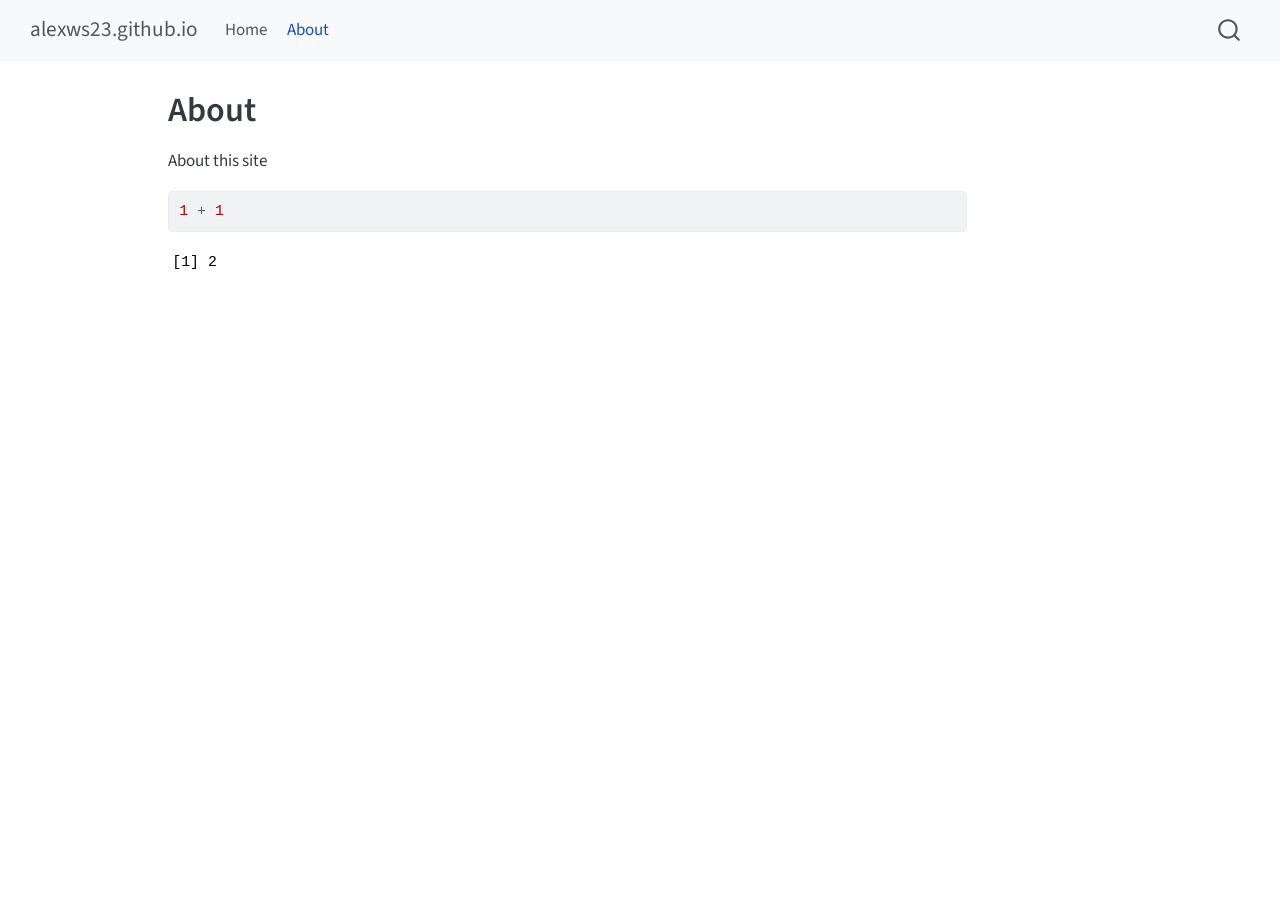
==== docs/about.html @ b059be66 "Website Shell Commit" ====
<!DOCTYPE html>
<html xmlns="http://www.w3.org/1999/xhtml" lang="en" xml:lang="en"><head>

<meta charset="utf-8">
<meta name="generator" content="quarto-1.5.57">

<meta name="viewport" content="width=device-width, initial-scale=1.0, user-scalable=yes">


<title>About – alexws23.github.io</title>
<style>
code{white-space: pre-wrap;}
span.smallcaps{font-variant: small-caps;}
div.columns{display: flex; gap: min(4vw, 1.5em);}
div.column{flex: auto; overflow-x: auto;}
div.hanging-indent{margin-left: 1.5em; text-indent: -1.5em;}
ul.task-list{list-style: none;}
ul.task-list li input[type="checkbox"] {
  width: 0.8em;
  margin: 0 0.8em 0.2em -1em; /* quarto-specific, see https://github.com/quarto-dev/quarto-cli/issues/4556 */ 
  vertical-align: middle;
}
/* CSS for syntax highlighting */
pre > code.sourceCode { white-space: pre; position: relative; }
pre > code.sourceCode > span { line-height: 1.25; }
pre > code.sourceCode > span:empty { height: 1.2em; }
.sourceCode { overflow: visible; }
code.sourceCode > span { color: inherit; text-decoration: inherit; }
div.sourceCode { margin: 1em 0; }
pre.sourceCode { margin: 0; }
@media screen {
div.sourceCode { overflow: auto; }
}
@media print {
pre > code.sourceCode { white-space: pre-wrap; }
pre > code.sourceCode > span { display: inline-block; text-indent: -5em; padding-left: 5em; }
}
pre.numberSource code
  { counter-reset: source-line 0; }
pre.numberSource code > span
  { position: relative; left: -4em; counter-increment: source-line; }
pre.numberSource code > span > a:first-child::before
  { content: counter(source-line);
    position: relative; left: -1em; text-align: right; vertical-align: baseline;
    border: none; display: inline-block;
    -webkit-touch-callout: none; -webkit-user-select: none;
    -khtml-user-select: none; -moz-user-select: none;
    -ms-user-select: none; user-select: none;
    padding: 0 4px; width: 4em;
  }
pre.numberSource { margin-left: 3em;  padding-left: 4px; }
div.sourceCode
  {   }
@media screen {
pre > code.sourceCode > span > a:first-child::before { text-decoration: underline; }
}
</style>


<script src="site_libs/quarto-nav/quarto-nav.js"></script>
<script src="site_libs/quarto-nav/headroom.min.js"></script>
<script src="site_libs/clipboard/clipboard.min.js"></script>
<script src="site_libs/quarto-search/autocomplete.umd.js"></script>
<script src="site_libs/quarto-search/fuse.min.js"></script>
<script src="site_libs/quarto-search/quarto-search.js"></script>
<meta name="quarto:offset" content="./">
<script src="site_libs/quarto-html/quarto.js"></script>
<script src="site_libs/quarto-html/popper.min.js"></script>
<script src="site_libs/quarto-html/tippy.umd.min.js"></script>
<script src="site_libs/quarto-html/anchor.min.js"></script>
<link href="site_libs/quarto-html/tippy.css" rel="stylesheet">
<link href="site_libs/quarto-html/quarto-syntax-highlighting.css" rel="stylesheet" id="quarto-text-highlighting-styles">
<script src="site_libs/bootstrap/bootstrap.min.js"></script>
<link href="site_libs/bootstrap/bootstrap-icons.css" rel="stylesheet">
<link href="site_libs/bootstrap/bootstrap.min.css" rel="stylesheet" id="quarto-bootstrap" data-mode="light">
<script id="quarto-search-options" type="application/json">{
  "location": "navbar",
  "copy-button": false,
  "collapse-after": 3,
  "panel-placement": "end",
  "type": "overlay",
  "limit": 50,
  "keyboard-shortcut": [
    "f",
    "/",
    "s"
  ],
  "show-item-context": false,
  "language": {
    "search-no-results-text": "No results",
    "search-matching-documents-text": "matching documents",
    "search-copy-link-title": "Copy link to search",
    "search-hide-matches-text": "Hide additional matches",
    "search-more-match-text": "more match in this document",
    "search-more-matches-text": "more matches in this document",
    "search-clear-button-title": "Clear",
    "search-text-placeholder": "",
    "search-detached-cancel-button-title": "Cancel",
    "search-submit-button-title": "Submit",
    "search-label": "Search"
  }
}</script>


<link rel="stylesheet" href="styles.css">
</head>

<body class="nav-fixed">

<div id="quarto-search-results"></div>
  <header id="quarto-header" class="headroom fixed-top">
    <nav class="navbar navbar-expand-lg " data-bs-theme="dark">
      <div class="navbar-container container-fluid">
      <div class="navbar-brand-container mx-auto">
    <a class="navbar-brand" href="./index.html">
    <span class="navbar-title">alexws23.github.io</span>
    </a>
  </div>
            <div id="quarto-search" class="" title="Search"></div>
          <button class="navbar-toggler" type="button" data-bs-toggle="collapse" data-bs-target="#navbarCollapse" aria-controls="navbarCollapse" role="menu" aria-expanded="false" aria-label="Toggle navigation" onclick="if (window.quartoToggleHeadroom) { window.quartoToggleHeadroom(); }">
  <span class="navbar-toggler-icon"></span>
</button>
          <div class="collapse navbar-collapse" id="navbarCollapse">
            <ul class="navbar-nav navbar-nav-scroll me-auto">
  <li class="nav-item">
    <a class="nav-link" href="./index.html"> 
<span class="menu-text">Home</span></a>
  </li>  
  <li class="nav-item">
    <a class="nav-link active" href="./about.html" aria-current="page"> 
<span class="menu-text">About</span></a>
  </li>  
</ul>
          </div> <!-- /navcollapse -->
            <div class="quarto-navbar-tools">
</div>
      </div> <!-- /container-fluid -->
    </nav>
</header>
<!-- content -->
<div id="quarto-content" class="quarto-container page-columns page-rows-contents page-layout-article page-navbar">
<!-- sidebar -->
<!-- margin-sidebar -->
    <div id="quarto-margin-sidebar" class="sidebar margin-sidebar zindex-bottom">
        
    </div>
<!-- main -->
<main class="content" id="quarto-document-content">

<header id="title-block-header" class="quarto-title-block default">
<div class="quarto-title">
<h1 class="title">About</h1>
</div>



<div class="quarto-title-meta">

    
  
    
  </div>
  


</header>


<p>About this site</p>
<div class="cell">
<div class="sourceCode cell-code" id="cb1"><pre class="sourceCode r code-with-copy"><code class="sourceCode r"><span id="cb1-1"><a href="#cb1-1" aria-hidden="true" tabindex="-1"></a><span class="dv">1</span> <span class="sc">+</span> <span class="dv">1</span></span></code><button title="Copy to Clipboard" class="code-copy-button"><i class="bi"></i></button></pre></div>
<div class="cell-output cell-output-stdout">
<pre><code>[1] 2</code></pre>
</div>
</div>



</main> <!-- /main -->
<script id="quarto-html-after-body" type="application/javascript">
window.document.addEventListener("DOMContentLoaded", function (event) {
  const toggleBodyColorMode = (bsSheetEl) => {
    const mode = bsSheetEl.getAttribute("data-mode");
    const bodyEl = window.document.querySelector("body");
    if (mode === "dark") {
      bodyEl.classList.add("quarto-dark");
      bodyEl.classList.remove("quarto-light");
    } else {
      bodyEl.classList.add("quarto-light");
      bodyEl.classList.remove("quarto-dark");
    }
  }
  const toggleBodyColorPrimary = () => {
    const bsSheetEl = window.document.querySelector("link#quarto-bootstrap");
    if (bsSheetEl) {
      toggleBodyColorMode(bsSheetEl);
    }
  }
  toggleBodyColorPrimary();  
  const icon = "";
  const anchorJS = new window.AnchorJS();
  anchorJS.options = {
    placement: 'right',
    icon: icon
  };
  anchorJS.add('.anchored');
  const isCodeAnnotation = (el) => {
    for (const clz of el.classList) {
      if (clz.startsWith('code-annotation-')) {                     
        return true;
      }
    }
    return false;
  }
  const onCopySuccess = function(e) {
    // button target
    const button = e.trigger;
    // don't keep focus
    button.blur();
    // flash "checked"
    button.classList.add('code-copy-button-checked');
    var currentTitle = button.getAttribute("title");
    button.setAttribute("title", "Copied!");
    let tooltip;
    if (window.bootstrap) {
      button.setAttribute("data-bs-toggle", "tooltip");
      button.setAttribute("data-bs-placement", "left");
      button.setAttribute("data-bs-title", "Copied!");
      tooltip = new bootstrap.Tooltip(button, 
        { trigger: "manual", 
          customClass: "code-copy-button-tooltip",
          offset: [0, -8]});
      tooltip.show();    
    }
    setTimeout(function() {
      if (tooltip) {
        tooltip.hide();
        button.removeAttribute("data-bs-title");
        button.removeAttribute("data-bs-toggle");
        button.removeAttribute("data-bs-placement");
      }
      button.setAttribute("title", currentTitle);
      button.classList.remove('code-copy-button-checked');
    }, 1000);
    // clear code selection
    e.clearSelection();
  }
  const getTextToCopy = function(trigger) {
      const codeEl = trigger.previousElementSibling.cloneNode(true);
      for (const childEl of codeEl.children) {
        if (isCodeAnnotation(childEl)) {
          childEl.remove();
        }
      }
      return codeEl.innerText;
  }
  const clipboard = new window.ClipboardJS('.code-copy-button:not([data-in-quarto-modal])', {
    text: getTextToCopy
  });
  clipboard.on('success', onCopySuccess);
  if (window.document.getElementById('quarto-embedded-source-code-modal')) {
    // For code content inside modals, clipBoardJS needs to be initialized with a container option
    // TODO: Check when it could be a function (https://github.com/zenorocha/clipboard.js/issues/860)
    const clipboardModal = new window.ClipboardJS('.code-copy-button[data-in-quarto-modal]', {
      text: getTextToCopy,
      container: window.document.getElementById('quarto-embedded-source-code-modal')
    });
    clipboardModal.on('success', onCopySuccess);
  }
    var localhostRegex = new RegExp(/^(?:http|https):\/\/localhost\:?[0-9]*\//);
    var mailtoRegex = new RegExp(/^mailto:/);
      var filterRegex = new RegExp('/' + window.location.host + '/');
    var isInternal = (href) => {
        return filterRegex.test(href) || localhostRegex.test(href) || mailtoRegex.test(href);
    }
    // Inspect non-navigation links and adorn them if external
 	var links = window.document.querySelectorAll('a[href]:not(.nav-link):not(.navbar-brand):not(.toc-action):not(.sidebar-link):not(.sidebar-item-toggle):not(.pagination-link):not(.no-external):not([aria-hidden]):not(.dropdown-item):not(.quarto-navigation-tool):not(.about-link)');
    for (var i=0; i<links.length; i++) {
      const link = links[i];
      if (!isInternal(link.href)) {
        // undo the damage that might have been done by quarto-nav.js in the case of
        // links that we want to consider external
        if (link.dataset.originalHref !== undefined) {
          link.href = link.dataset.originalHref;
        }
      }
    }
  function tippyHover(el, contentFn, onTriggerFn, onUntriggerFn) {
    const config = {
      allowHTML: true,
      maxWidth: 500,
      delay: 100,
      arrow: false,
      appendTo: function(el) {
          return el.parentElement;
      },
      interactive: true,
      interactiveBorder: 10,
      theme: 'quarto',
      placement: 'bottom-start',
    };
    if (contentFn) {
      config.content = contentFn;
    }
    if (onTriggerFn) {
      config.onTrigger = onTriggerFn;
    }
    if (onUntriggerFn) {
      config.onUntrigger = onUntriggerFn;
    }
    window.tippy(el, config); 
  }
  const noterefs = window.document.querySelectorAll('a[role="doc-noteref"]');
  for (var i=0; i<noterefs.length; i++) {
    const ref = noterefs[i];
    tippyHover(ref, function() {
      // use id or data attribute instead here
      let href = ref.getAttribute('data-footnote-href') || ref.getAttribute('href');
      try { href = new URL(href).hash; } catch {}
      const id = href.replace(/^#\/?/, "");
      const note = window.document.getElementById(id);
      if (note) {
        return note.innerHTML;
      } else {
        return "";
      }
    });
  }
  const xrefs = window.document.querySelectorAll('a.quarto-xref');
  const processXRef = (id, note) => {
    // Strip column container classes
    const stripColumnClz = (el) => {
      el.classList.remove("page-full", "page-columns");
      if (el.children) {
        for (const child of el.children) {
          stripColumnClz(child);
        }
      }
    }
    stripColumnClz(note)
    if (id === null || id.startsWith('sec-')) {
      // Special case sections, only their first couple elements
      const container = document.createElement("div");
      if (note.children && note.children.length > 2) {
        container.appendChild(note.children[0].cloneNode(true));
        for (let i = 1; i < note.children.length; i++) {
          const child = note.children[i];
          if (child.tagName === "P" && child.innerText === "") {
            continue;
          } else {
            container.appendChild(child.cloneNode(true));
            break;
          }
        }
        if (window.Quarto?.typesetMath) {
          window.Quarto.typesetMath(container);
        }
        return container.innerHTML
      } else {
        if (window.Quarto?.typesetMath) {
          window.Quarto.typesetMath(note);
        }
        return note.innerHTML;
      }
    } else {
      // Remove any anchor links if they are present
      const anchorLink = note.querySelector('a.anchorjs-link');
      if (anchorLink) {
        anchorLink.remove();
      }
      if (window.Quarto?.typesetMath) {
        window.Quarto.typesetMath(note);
      }
      // TODO in 1.5, we should make sure this works without a callout special case
      if (note.classList.contains("callout")) {
        return note.outerHTML;
      } else {
        return note.innerHTML;
      }
    }
  }
  for (var i=0; i<xrefs.length; i++) {
    const xref = xrefs[i];
    tippyHover(xref, undefined, function(instance) {
      instance.disable();
      let url = xref.getAttribute('href');
      let hash = undefined; 
      if (url.startsWith('#')) {
        hash = url;
      } else {
        try { hash = new URL(url).hash; } catch {}
      }
      if (hash) {
        const id = hash.replace(/^#\/?/, "");
        const note = window.document.getElementById(id);
        if (note !== null) {
          try {
            const html = processXRef(id, note.cloneNode(true));
            instance.setContent(html);
          } finally {
            instance.enable();
            instance.show();
          }
        } else {
          // See if we can fetch this
          fetch(url.split('#')[0])
          .then(res => res.text())
          .then(html => {
            const parser = new DOMParser();
            const htmlDoc = parser.parseFromString(html, "text/html");
            const note = htmlDoc.getElementById(id);
            if (note !== null) {
              const html = processXRef(id, note);
              instance.setContent(html);
            } 
          }).finally(() => {
            instance.enable();
            instance.show();
          });
        }
      } else {
        // See if we can fetch a full url (with no hash to target)
        // This is a special case and we should probably do some content thinning / targeting
        fetch(url)
        .then(res => res.text())
        .then(html => {
          const parser = new DOMParser();
          const htmlDoc = parser.parseFromString(html, "text/html");
          const note = htmlDoc.querySelector('main.content');
          if (note !== null) {
            // This should only happen for chapter cross references
            // (since there is no id in the URL)
            // remove the first header
            if (note.children.length > 0 && note.children[0].tagName === "HEADER") {
              note.children[0].remove();
            }
            const html = processXRef(null, note);
            instance.setContent(html);
          } 
        }).finally(() => {
          instance.enable();
          instance.show();
        });
      }
    }, function(instance) {
    });
  }
      let selectedAnnoteEl;
      const selectorForAnnotation = ( cell, annotation) => {
        let cellAttr = 'data-code-cell="' + cell + '"';
        let lineAttr = 'data-code-annotation="' +  annotation + '"';
        const selector = 'span[' + cellAttr + '][' + lineAttr + ']';
        return selector;
      }
      const selectCodeLines = (annoteEl) => {
        const doc = window.document;
        const targetCell = annoteEl.getAttribute("data-target-cell");
        const targetAnnotation = annoteEl.getAttribute("data-target-annotation");
        const annoteSpan = window.document.querySelector(selectorForAnnotation(targetCell, targetAnnotation));
        const lines = annoteSpan.getAttribute("data-code-lines").split(",");
        const lineIds = lines.map((line) => {
          return targetCell + "-" + line;
        })
        let top = null;
        let height = null;
        let parent = null;
        if (lineIds.length > 0) {
            //compute the position of the single el (top and bottom and make a div)
            const el = window.document.getElementById(lineIds[0]);
            top = el.offsetTop;
            height = el.offsetHeight;
            parent = el.parentElement.parentElement;
          if (lineIds.length > 1) {
            const lastEl = window.document.getElementById(lineIds[lineIds.length - 1]);
            const bottom = lastEl.offsetTop + lastEl.offsetHeight;
            height = bottom - top;
          }
          if (top !== null && height !== null && parent !== null) {
            // cook up a div (if necessary) and position it 
            let div = window.document.getElementById("code-annotation-line-highlight");
            if (div === null) {
              div = window.document.createElement("div");
              div.setAttribute("id", "code-annotation-line-highlight");
              div.style.position = 'absolute';
              parent.appendChild(div);
            }
            div.style.top = top - 2 + "px";
            div.style.height = height + 4 + "px";
            div.style.left = 0;
            let gutterDiv = window.document.getElementById("code-annotation-line-highlight-gutter");
            if (gutterDiv === null) {
              gutterDiv = window.document.createElement("div");
              gutterDiv.setAttribute("id", "code-annotation-line-highlight-gutter");
              gutterDiv.style.position = 'absolute';
              const codeCell = window.document.getElementById(targetCell);
              const gutter = codeCell.querySelector('.code-annotation-gutter');
              gutter.appendChild(gutterDiv);
            }
            gutterDiv.style.top = top - 2 + "px";
            gutterDiv.style.height = height + 4 + "px";
          }
          selectedAnnoteEl = annoteEl;
        }
      };
      const unselectCodeLines = () => {
        const elementsIds = ["code-annotation-line-highlight", "code-annotation-line-highlight-gutter"];
        elementsIds.forEach((elId) => {
          const div = window.document.getElementById(elId);
          if (div) {
            div.remove();
          }
        });
        selectedAnnoteEl = undefined;
      };
        // Handle positioning of the toggle
    window.addEventListener(
      "resize",
      throttle(() => {
        elRect = undefined;
        if (selectedAnnoteEl) {
          selectCodeLines(selectedAnnoteEl);
        }
      }, 10)
    );
    function throttle(fn, ms) {
    let throttle = false;
    let timer;
      return (...args) => {
        if(!throttle) { // first call gets through
            fn.apply(this, args);
            throttle = true;
        } else { // all the others get throttled
            if(timer) clearTimeout(timer); // cancel #2
            timer = setTimeout(() => {
              fn.apply(this, args);
              timer = throttle = false;
            }, ms);
        }
      };
    }
      // Attach click handler to the DT
      const annoteDls = window.document.querySelectorAll('dt[data-target-cell]');
      for (const annoteDlNode of annoteDls) {
        annoteDlNode.addEventListener('click', (event) => {
          const clickedEl = event.target;
          if (clickedEl !== selectedAnnoteEl) {
            unselectCodeLines();
            const activeEl = window.document.querySelector('dt[data-target-cell].code-annotation-active');
            if (activeEl) {
              activeEl.classList.remove('code-annotation-active');
            }
            selectCodeLines(clickedEl);
            clickedEl.classList.add('code-annotation-active');
          } else {
            // Unselect the line
            unselectCodeLines();
            clickedEl.classList.remove('code-annotation-active');
          }
        });
      }
  const findCites = (el) => {
    const parentEl = el.parentElement;
    if (parentEl) {
      const cites = parentEl.dataset.cites;
      if (cites) {
        return {
          el,
          cites: cites.split(' ')
        };
      } else {
        return findCites(el.parentElement)
      }
    } else {
      return undefined;
    }
  };
  var bibliorefs = window.document.querySelectorAll('a[role="doc-biblioref"]');
  for (var i=0; i<bibliorefs.length; i++) {
    const ref = bibliorefs[i];
    const citeInfo = findCites(ref);
    if (citeInfo) {
      tippyHover(citeInfo.el, function() {
        var popup = window.document.createElement('div');
        citeInfo.cites.forEach(function(cite) {
          var citeDiv = window.document.createElement('div');
          citeDiv.classList.add('hanging-indent');
          citeDiv.classList.add('csl-entry');
          var biblioDiv = window.document.getElementById('ref-' + cite);
          if (biblioDiv) {
            citeDiv.innerHTML = biblioDiv.innerHTML;
          }
          popup.appendChild(citeDiv);
        });
        return popup.innerHTML;
      });
    }
  }
});
</script>
</div> <!-- /content -->




</body></html>
---- docs/site_libs/quarto-html/tippy.css ----
.tippy-box[data-animation=fade][data-state=hidden]{opacity:0}[data-tippy-root]{max-width:calc(100vw - 10px)}.tippy-box{position:relative;background-color:#333;color:#fff;border-radius:4px;font-size:14px;line-height:1.4;white-space:normal;outline:0;transition-property:transform,visibility,opacity}.tippy-box[data-placement^=top]>.tippy-arrow{bottom:0}.tippy-box[data-placement^=top]>.tippy-arrow:before{bottom:-7px;left:0;border-width:8px 8px 0;border-top-color:initial;transform-origin:center top}.tippy-box[data-placement^=bottom]>.tippy-arrow{top:0}.tippy-box[data-placement^=bottom]>.tippy-arrow:before{top:-7px;left:0;border-width:0 8px 8px;border-bottom-color:initial;transform-origin:center bottom}.tippy-box[data-placement^=left]>.tippy-arrow{right:0}.tippy-box[data-placement^=left]>.tippy-arrow:before{border-width:8px 0 8px 8px;border-left-color:initial;right:-7px;transform-origin:center left}.tippy-box[data-placement^=right]>.tippy-arrow{left:0}.tippy-box[data-placement^=right]>.tippy-arrow:before{left:-7px;border-width:8px 8px 8px 0;border-right-color:initial;transform-origin:center right}.tippy-box[data-inertia][data-state=visible]{transition-timing-function:cubic-bezier(.54,1.5,.38,1.11)}.tippy-arrow{width:16px;height:16px;color:#333}.tippy-arrow:before{content:"";position:absolute;border-color:transparent;border-style:solid}.tippy-content{position:relative;padding:5px 9px;z-index:1}
---- docs/site_libs/quarto-html/quarto-syntax-highlighting.css ----
/* quarto syntax highlight colors */
:root {
  --quarto-hl-ot-color: #003B4F;
  --quarto-hl-at-color: #657422;
  --quarto-hl-ss-color: #20794D;
  --quarto-hl-an-color: #5E5E5E;
  --quarto-hl-fu-color: #4758AB;
  --quarto-hl-st-color: #20794D;
  --quarto-hl-cf-color: #003B4F;
  --quarto-hl-op-color: #5E5E5E;
  --quarto-hl-er-color: #AD0000;
  --quarto-hl-bn-color: #AD0000;
  --quarto-hl-al-color: #AD0000;
  --quarto-hl-va-color: #111111;
  --quarto-hl-bu-color: inherit;
  --quarto-hl-ex-color: inherit;
  --quarto-hl-pp-color: #AD0000;
  --quarto-hl-in-color: #5E5E5E;
  --quarto-hl-vs-color: #20794D;
  --quarto-hl-wa-color: #5E5E5E;
  --quarto-hl-do-color: #5E5E5E;
  --quarto-hl-im-color: #00769E;
  --quarto-hl-ch-color: #20794D;
  --quarto-hl-dt-color: #AD0000;
  --quarto-hl-fl-color: #AD0000;
  --quarto-hl-co-color: #5E5E5E;
  --quarto-hl-cv-color: #5E5E5E;
  --quarto-hl-cn-color: #8f5902;
  --quarto-hl-sc-color: #5E5E5E;
  --quarto-hl-dv-color: #AD0000;
  --quarto-hl-kw-color: #003B4F;
}

/* other quarto variables */
:root {
  --quarto-font-monospace: SFMono-Regular, Menlo, Monaco, Consolas, "Liberation Mono", "Courier New", monospace;
}

pre > code.sourceCode > span {
  color: #003B4F;
}

code span {
  color: #003B4F;
}

code.sourceCode > span {
  color: #003B4F;
}

div.sourceCode,
div.sourceCode pre.sourceCode {
  color: #003B4F;
}

code span.ot {
  color: #003B4F;
  font-style: inherit;
}

code span.at {
  color: #657422;
  font-style: inherit;
}

code span.ss {
  color: #20794D;
  font-style: inherit;
}

code span.an {
  color: #5E5E5E;
  font-style: inherit;
}

code span.fu {
  color: #4758AB;
  font-style: inherit;
}

code span.st {
  color: #20794D;
  font-style: inherit;
}

code span.cf {
  color: #003B4F;
  font-weight: bold;
  font-style: inherit;
}

code span.op {
  color: #5E5E5E;
  font-style: inherit;
}

code span.er {
  color: #AD0000;
  font-style: inherit;
}

code span.bn {
  color: #AD0000;
  font-style: inherit;
}

code span.al {
  color: #AD0000;
  font-style: inherit;
}

code span.va {
  color: #111111;
  font-style: inherit;
}

code span.bu {
  font-style: inherit;
}

code span.ex {
  font-style: inherit;
}

code span.pp {
  color: #AD0000;
  font-style: inherit;
}

code span.in {
  color: #5E5E5E;
  font-style: inherit;
}

code span.vs {
  color: #20794D;
  font-style: inherit;
}

code span.wa {
  color: #5E5E5E;
  font-style: italic;
}

code span.do {
  color: #5E5E5E;
  font-style: italic;
}

code span.im {
  color: #00769E;
  font-style: inherit;
}

code span.ch {
  color: #20794D;
  font-style: inherit;
}

code span.dt {
  color: #AD0000;
  font-style: inherit;
}

code span.fl {
  color: #AD0000;
  font-style: inherit;
}

code span.co {
  color: #5E5E5E;
  font-style: inherit;
}

code span.cv {
  color: #5E5E5E;
  font-style: italic;
}

code span.cn {
  color: #8f5902;
  font-style: inherit;
}

code span.sc {
  color: #5E5E5E;
  font-style: inherit;
}

code span.dv {
  color: #AD0000;
  font-style: inherit;
}

code span.kw {
  color: #003B4F;
  font-weight: bold;
  font-style: inherit;
}

.prevent-inlining {
  content: "</";
}

/*# sourceMappingURL=debc5d5d77c3f9108843748ff7464032.css.map */
---- docs/styles.css ----
/* css styles */
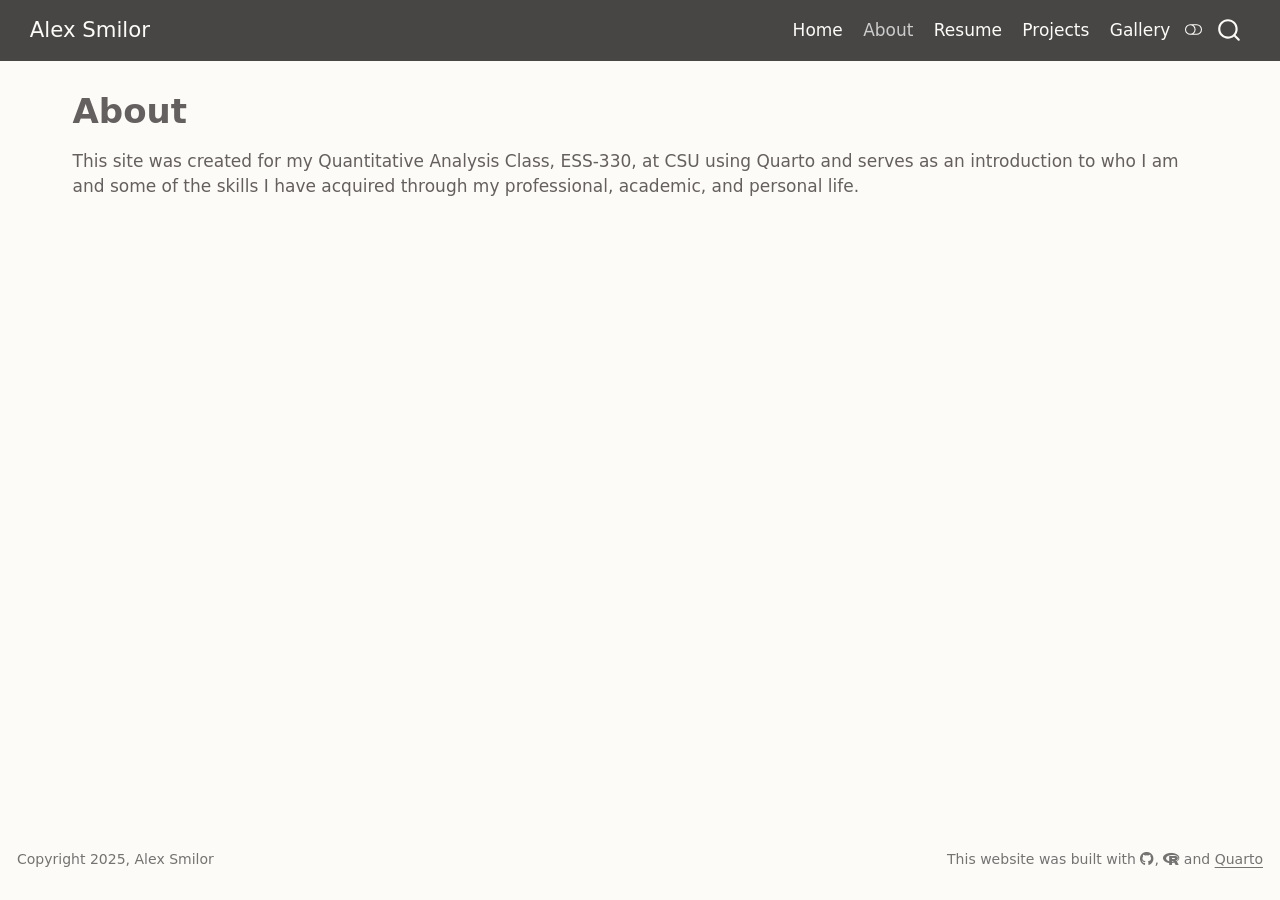
==== commit 0fa29623: "final website 1" ====
--- a/docs/about.html
+++ b/docs/about.html
@@ -7,7 +7,7 @@
 <meta name="viewport" content="width=device-width, initial-scale=1.0, user-scalable=yes">
 
 
-<title>About – alexws23.github.io</title>
+<title>About – Alex Smilor</title>
 <style>
 code{white-space: pre-wrap;}
 span.smallcaps{font-variant: small-caps;}
@@ -20,40 +20,6 @@
   margin: 0 0.8em 0.2em -1em; /* quarto-specific, see https://github.com/quarto-dev/quarto-cli/issues/4556 */ 
   vertical-align: middle;
 }
-/* CSS for syntax highlighting */
-pre > code.sourceCode { white-space: pre; position: relative; }
-pre > code.sourceCode > span { line-height: 1.25; }
-pre > code.sourceCode > span:empty { height: 1.2em; }
-.sourceCode { overflow: visible; }
-code.sourceCode > span { color: inherit; text-decoration: inherit; }
-div.sourceCode { margin: 1em 0; }
-pre.sourceCode { margin: 0; }
-@media screen {
-div.sourceCode { overflow: auto; }
-}
-@media print {
-pre > code.sourceCode { white-space: pre-wrap; }
-pre > code.sourceCode > span { display: inline-block; text-indent: -5em; padding-left: 5em; }
-}
-pre.numberSource code
-  { counter-reset: source-line 0; }
-pre.numberSource code > span
-  { position: relative; left: -4em; counter-increment: source-line; }
-pre.numberSource code > span > a:first-child::before
-  { content: counter(source-line);
-    position: relative; left: -1em; text-align: right; vertical-align: baseline;
-    border: none; display: inline-block;
-    -webkit-touch-callout: none; -webkit-user-select: none;
-    -khtml-user-select: none; -moz-user-select: none;
-    -ms-user-select: none; user-select: none;
-    padding: 0 4px; width: 4em;
-  }
-pre.numberSource { margin-left: 3em;  padding-left: 4px; }
-div.sourceCode
-  {   }
-@media screen {
-pre > code.sourceCode > span > a:first-child::before { text-decoration: underline; }
-}
 </style>
 
 
@@ -64,15 +30,20 @@
 <script src="site_libs/quarto-search/fuse.min.js"></script>
 <script src="site_libs/quarto-search/quarto-search.js"></script>
 <meta name="quarto:offset" content="./">
+<link href="./imgs/Smilor_Favicon.png" rel="icon" type="image/png">
 <script src="site_libs/quarto-html/quarto.js"></script>
 <script src="site_libs/quarto-html/popper.min.js"></script>
 <script src="site_libs/quarto-html/tippy.umd.min.js"></script>
 <script src="site_libs/quarto-html/anchor.min.js"></script>
 <link href="site_libs/quarto-html/tippy.css" rel="stylesheet">
-<link href="site_libs/quarto-html/quarto-syntax-highlighting.css" rel="stylesheet" id="quarto-text-highlighting-styles">
+<link href="site_libs/quarto-html/quarto-syntax-highlighting.css" rel="stylesheet" class="quarto-color-scheme" id="quarto-text-highlighting-styles">
+<link href="site_libs/quarto-html/quarto-syntax-highlighting-dark.css" rel="prefetch" class="quarto-color-scheme quarto-color-alternate" id="quarto-text-highlighting-styles">
 <script src="site_libs/bootstrap/bootstrap.min.js"></script>
 <link href="site_libs/bootstrap/bootstrap-icons.css" rel="stylesheet">
-<link href="site_libs/bootstrap/bootstrap.min.css" rel="stylesheet" id="quarto-bootstrap" data-mode="light">
+<link href="site_libs/bootstrap/bootstrap.min.css" rel="stylesheet" class="quarto-color-scheme" id="quarto-bootstrap" data-mode="light">
+<link href="site_libs/bootstrap/bootstrap-dark.min.css" rel="prefetch" class="quarto-color-scheme quarto-color-alternate" id="quarto-bootstrap" data-mode="dark">
+<link href="site_libs/quarto-contrib/fontawesome6-1.2.0/all.min.css" rel="stylesheet">
+<link href="site_libs/quarto-contrib/fontawesome6-1.2.0/latex-fontsize.css" rel="stylesheet">
 <script id="quarto-search-options" type="application/json">{
   "location": "navbar",
   "copy-button": false,
@@ -102,7 +73,6 @@
 }</script>
 
 
-<link rel="stylesheet" href="styles.css">
 </head>
 
 <body class="nav-fixed">
@@ -113,7 +83,7 @@
       <div class="navbar-container container-fluid">
       <div class="navbar-brand-container mx-auto">
     <a class="navbar-brand" href="./index.html">
-    <span class="navbar-title">alexws23.github.io</span>
+    <span class="navbar-title">Alex Smilor</span>
     </a>
   </div>
             <div id="quarto-search" class="" title="Search"></div>
@@ -121,7 +91,7 @@
   <span class="navbar-toggler-icon"></span>
 </button>
           <div class="collapse navbar-collapse" id="navbarCollapse">
-            <ul class="navbar-nav navbar-nav-scroll me-auto">
+            <ul class="navbar-nav navbar-nav-scroll ms-auto">
   <li class="nav-item">
     <a class="nav-link" href="./index.html"> 
 <span class="menu-text">Home</span></a>
@@ -130,22 +100,35 @@
     <a class="nav-link active" href="./about.html" aria-current="page"> 
 <span class="menu-text">About</span></a>
   </li>  
+  <li class="nav-item">
+    <a class="nav-link" href="./CV.html"> 
+<span class="menu-text">Resume</span></a>
+  </li>  
+  <li class="nav-item">
+    <a class="nav-link" href="./Projects.html"> 
+<span class="menu-text">Projects</span></a>
+  </li>  
+  <li class="nav-item">
+    <a class="nav-link" href="./Gallery.html"> 
+<span class="menu-text">Gallery</span></a>
+  </li>  
 </ul>
           </div> <!-- /navcollapse -->
             <div class="quarto-navbar-tools">
+  <a href="" class="quarto-color-scheme-toggle quarto-navigation-tool  px-1" onclick="window.quartoToggleColorScheme(); return false;" title="Toggle dark mode"><i class="bi"></i></a>
 </div>
       </div> <!-- /container-fluid -->
     </nav>
 </header>
 <!-- content -->
-<div id="quarto-content" class="quarto-container page-columns page-rows-contents page-layout-article page-navbar">
+<div id="quarto-content" class="quarto-container page-columns page-rows-contents page-layout-full page-navbar">
 <!-- sidebar -->
 <!-- margin-sidebar -->
     <div id="quarto-margin-sidebar" class="sidebar margin-sidebar zindex-bottom">
         
     </div>
 <!-- main -->
-<main class="content" id="quarto-document-content">
+<main class="content column-page" id="quarto-document-content">
 
 <header id="title-block-header" class="quarto-title-block default">
 <div class="quarto-title">
@@ -154,7 +137,7 @@
 
 
 
-<div class="quarto-title-meta">
+<div class="quarto-title-meta column-page">
 
     
   
@@ -166,13 +149,7 @@
 </header>
 
 
-<p>About this site</p>
-<div class="cell">
-<div class="sourceCode cell-code" id="cb1"><pre class="sourceCode r code-with-copy"><code class="sourceCode r"><span id="cb1-1"><a href="#cb1-1" aria-hidden="true" tabindex="-1"></a><span class="dv">1</span> <span class="sc">+</span> <span class="dv">1</span></span></code><button title="Copy to Clipboard" class="code-copy-button"><i class="bi"></i></button></pre></div>
-<div class="cell-output cell-output-stdout">
-<pre><code>[1] 2</code></pre>
-</div>
-</div>
+<p>This site was created for my Quantitative Analysis Class, ESS-330, at CSU using Quarto and serves as an introduction to who I am and some of the skills I have acquired through my professional, academic, and personal life.</p>
 
 
 
@@ -197,6 +174,150 @@
     }
   }
   toggleBodyColorPrimary();  
+  const disableStylesheet = (stylesheets) => {
+    for (let i=0; i < stylesheets.length; i++) {
+      const stylesheet = stylesheets[i];
+      stylesheet.rel = 'prefetch';
+    }
+  }
+  const enableStylesheet = (stylesheets) => {
+    for (let i=0; i < stylesheets.length; i++) {
+      const stylesheet = stylesheets[i];
+      stylesheet.rel = 'stylesheet';
+    }
+  }
+  const manageTransitions = (selector, allowTransitions) => {
+    const els = window.document.querySelectorAll(selector);
+    for (let i=0; i < els.length; i++) {
+      const el = els[i];
+      if (allowTransitions) {
+        el.classList.remove('notransition');
+      } else {
+        el.classList.add('notransition');
+      }
+    }
+  }
+  const toggleGiscusIfUsed = (isAlternate, darkModeDefault) => {
+    const baseTheme = document.querySelector('#giscus-base-theme')?.value ?? 'light';
+    const alternateTheme = document.querySelector('#giscus-alt-theme')?.value ?? 'dark';
+    let newTheme = '';
+    if(darkModeDefault) {
+      newTheme = isAlternate ? baseTheme : alternateTheme;
+    } else {
+      newTheme = isAlternate ? alternateTheme : baseTheme;
+    }
+    const changeGiscusTheme = () => {
+      // From: https://github.com/giscus/giscus/issues/336
+      const sendMessage = (message) => {
+        const iframe = document.querySelector('iframe.giscus-frame');
+        if (!iframe) return;
+        iframe.contentWindow.postMessage({ giscus: message }, 'https://giscus.app');
+      }
+      sendMessage({
+        setConfig: {
+          theme: newTheme
+        }
+      });
+    }
+    const isGiscussLoaded = window.document.querySelector('iframe.giscus-frame') !== null;
+    if (isGiscussLoaded) {
+      changeGiscusTheme();
+    }
+  }
+  const toggleColorMode = (alternate) => {
+    // Switch the stylesheets
+    const alternateStylesheets = window.document.querySelectorAll('link.quarto-color-scheme.quarto-color-alternate');
+    manageTransitions('#quarto-margin-sidebar .nav-link', false);
+    if (alternate) {
+      enableStylesheet(alternateStylesheets);
+      for (const sheetNode of alternateStylesheets) {
+        if (sheetNode.id === "quarto-bootstrap") {
+          toggleBodyColorMode(sheetNode);
+        }
+      }
+    } else {
+      disableStylesheet(alternateStylesheets);
+      toggleBodyColorPrimary();
+    }
+    manageTransitions('#quarto-margin-sidebar .nav-link', true);
+    // Switch the toggles
+    const toggles = window.document.querySelectorAll('.quarto-color-scheme-toggle');
+    for (let i=0; i < toggles.length; i++) {
+      const toggle = toggles[i];
+      if (toggle) {
+        if (alternate) {
+          toggle.classList.add("alternate");     
+        } else {
+          toggle.classList.remove("alternate");
+        }
+      }
+    }
+    // Hack to workaround the fact that safari doesn't
+    // properly recolor the scrollbar when toggling (#1455)
+    if (navigator.userAgent.indexOf('Safari') > 0 && navigator.userAgent.indexOf('Chrome') == -1) {
+      manageTransitions("body", false);
+      window.scrollTo(0, 1);
+      setTimeout(() => {
+        window.scrollTo(0, 0);
+        manageTransitions("body", true);
+      }, 40);  
+    }
+  }
+  const isFileUrl = () => { 
+    return window.location.protocol === 'file:';
+  }
+  const hasAlternateSentinel = () => {  
+    let styleSentinel = getColorSchemeSentinel();
+    if (styleSentinel !== null) {
+      return styleSentinel === "alternate";
+    } else {
+      return false;
+    }
+  }
+  const setStyleSentinel = (alternate) => {
+    const value = alternate ? "alternate" : "default";
+    if (!isFileUrl()) {
+      window.localStorage.setItem("quarto-color-scheme", value);
+    } else {
+      localAlternateSentinel = value;
+    }
+  }
+  const getColorSchemeSentinel = () => {
+    if (!isFileUrl()) {
+      const storageValue = window.localStorage.getItem("quarto-color-scheme");
+      return storageValue != null ? storageValue : localAlternateSentinel;
+    } else {
+      return localAlternateSentinel;
+    }
+  }
+  const darkModeDefault = false;
+  let localAlternateSentinel = darkModeDefault ? 'alternate' : 'default';
+  // Dark / light mode switch
+  window.quartoToggleColorScheme = () => {
+    // Read the current dark / light value 
+    let toAlternate = !hasAlternateSentinel();
+    toggleColorMode(toAlternate);
+    setStyleSentinel(toAlternate);
+    toggleGiscusIfUsed(toAlternate, darkModeDefault);
+  };
+  // Ensure there is a toggle, if there isn't float one in the top right
+  if (window.document.querySelector('.quarto-color-scheme-toggle') === null) {
+    const a = window.document.createElement('a');
+    a.classList.add('top-right');
+    a.classList.add('quarto-color-scheme-toggle');
+    a.href = "";
+    a.onclick = function() { try { window.quartoToggleColorScheme(); } catch {} return false; };
+    const i = window.document.createElement("i");
+    i.classList.add('bi');
+    a.appendChild(i);
+    window.document.body.appendChild(a);
+  }
+  // Switch to dark mode if need be
+  if (hasAlternateSentinel()) {
+    toggleColorMode(true);
+  } else {
+    toggleColorMode(false);
+  }
   const icon = "";
   const anchorJS = new window.AnchorJS();
   anchorJS.options = {
@@ -598,6 +719,19 @@
 });
 </script>
 </div> <!-- /content -->
+<footer class="footer">
+  <div class="nav-footer">
+    <div class="nav-footer-left">
+<p>Copyright 2025, Alex Smilor</p>
+</div>   
+    <div class="nav-footer-center">
+      &nbsp;
+    </div>
+    <div class="nav-footer-right">
+<p>This website was built with <a href="https://github.com/samanthacsik/samanthacsik.github.io" target="_blank"><i class="fa-brands fa-github" title="GitHub octocat logo" aria-label="github"></i></a>, <a href="https://www.r-project.org/about.html" target="_blank"><i class="fa-brands fa-r-project" title="R Project" aria-label="r-project"></i></a> and <a href="https://quarto.org/" target="_blank">Quarto</a></p>
+</div>
+  </div>
+</footer>
 
 
 
--- a/docs/site_libs/quarto-html/quarto-syntax-highlighting-dark.css
+++ b/docs/site_libs/quarto-html/quarto-syntax-highlighting-dark.css
@@ -0,0 +1,189 @@
+/* quarto syntax highlight colors */
+:root {
+  --quarto-hl-al-color: #f07178;
+  --quarto-hl-an-color: #d4d0ab;
+  --quarto-hl-at-color: #00e0e0;
+  --quarto-hl-bn-color: #d4d0ab;
+  --quarto-hl-bu-color: #abe338;
+  --quarto-hl-ch-color: #abe338;
+  --quarto-hl-co-color: #f8f8f2;
+  --quarto-hl-cv-color: #ffd700;
+  --quarto-hl-cn-color: #ffd700;
+  --quarto-hl-cf-color: #ffa07a;
+  --quarto-hl-dt-color: #ffa07a;
+  --quarto-hl-dv-color: #d4d0ab;
+  --quarto-hl-do-color: #f8f8f2;
+  --quarto-hl-er-color: #f07178;
+  --quarto-hl-ex-color: #00e0e0;
+  --quarto-hl-fl-color: #d4d0ab;
+  --quarto-hl-fu-color: #ffa07a;
+  --quarto-hl-im-color: #abe338;
+  --quarto-hl-in-color: #d4d0ab;
+  --quarto-hl-kw-color: #ffa07a;
+  --quarto-hl-op-color: #ffa07a;
+  --quarto-hl-ot-color: #00e0e0;
+  --quarto-hl-pp-color: #dcc6e0;
+  --quarto-hl-re-color: #00e0e0;
+  --quarto-hl-sc-color: #abe338;
+  --quarto-hl-ss-color: #abe338;
+  --quarto-hl-st-color: #abe338;
+  --quarto-hl-va-color: #00e0e0;
+  --quarto-hl-vs-color: #abe338;
+  --quarto-hl-wa-color: #dcc6e0;
+}
+
+/* other quarto variables */
+:root {
+  --quarto-font-monospace: SFMono-Regular, Menlo, Monaco, Consolas, "Liberation Mono", "Courier New", monospace;
+}
+
+code span.al {
+  background-color: #2a0f15;
+  font-weight: bold;
+  color: #f07178;
+}
+
+code span.an {
+  color: #d4d0ab;
+}
+
+code span.at {
+  color: #00e0e0;
+}
+
+code span.bn {
+  color: #d4d0ab;
+}
+
+code span.bu {
+  color: #abe338;
+}
+
+code span.ch {
+  color: #abe338;
+}
+
+code span.co {
+  font-style: italic;
+  color: #f8f8f2;
+}
+
+code span.cv {
+  color: #ffd700;
+}
+
+code span.cn {
+  color: #ffd700;
+}
+
+code span.cf {
+  font-weight: bold;
+  color: #ffa07a;
+}
+
+code span.dt {
+  color: #ffa07a;
+}
+
+code span.dv {
+  color: #d4d0ab;
+}
+
+code span.do {
+  color: #f8f8f2;
+}
+
+code span.er {
+  color: #f07178;
+  text-decoration: underline;
+}
+
+code span.ex {
+  font-weight: bold;
+  color: #00e0e0;
+}
+
+code span.fl {
+  color: #d4d0ab;
+}
+
+code span.fu {
+  color: #ffa07a;
+}
+
+code span.im {
+  color: #abe338;
+}
+
+code span.in {
+  color: #d4d0ab;
+}
+
+code span.kw {
+  font-weight: bold;
+  color: #ffa07a;
+}
+
+pre > code.sourceCode > span {
+  color: #f8f8f2;
+}
+
+code span {
+  color: #f8f8f2;
+}
+
+code.sourceCode > span {
+  color: #f8f8f2;
+}
+
+div.sourceCode,
+div.sourceCode pre.sourceCode {
+  color: #f8f8f2;
+}
+
+code span.op {
+  color: #ffa07a;
+}
+
+code span.ot {
+  color: #00e0e0;
+}
+
+code span.pp {
+  color: #dcc6e0;
+}
+
+code span.re {
+  background-color: #f8f8f2;
+  color: #00e0e0;
+}
+
+code span.sc {
+  color: #abe338;
+}
+
+code span.ss {
+  color: #abe338;
+}
+
+code span.st {
+  color: #abe338;
+}
+
+code span.va {
+  color: #00e0e0;
+}
+
+code span.vs {
+  color: #abe338;
+}
+
+code span.wa {
+  color: #dcc6e0;
+}
+
+.prevent-inlining {
+  content: "</";
+}
+
+/*# sourceMappingURL=935a306eefa94366c21e1a970dddb765.css.map */
--- a/docs/site_libs/quarto-contrib/fontawesome6-1.2.0/latex-fontsize.css
+++ b/docs/site_libs/quarto-contrib/fontawesome6-1.2.0/latex-fontsize.css
@@ -0,0 +1,30 @@
+.fa-tiny {
+  font-size: 0.5em;
+}
+.fa-scriptsize {
+  font-size: 0.7em;
+}
+.fa-footnotesize {
+  font-size: 0.8em;
+}
+.fa-small {
+  font-size: 0.9em;
+}
+.fa-normalsize {
+  font-size: 1em;
+}
+.fa-large {
+  font-size: 1.2em;
+}
+.fa-Large {
+  font-size: 1.5em;
+}
+.fa-LARGE {
+  font-size: 1.75em;
+}
+.fa-huge {
+  font-size: 2em;
+}
+.fa-Huge {
+  font-size: 2.5em;
+}
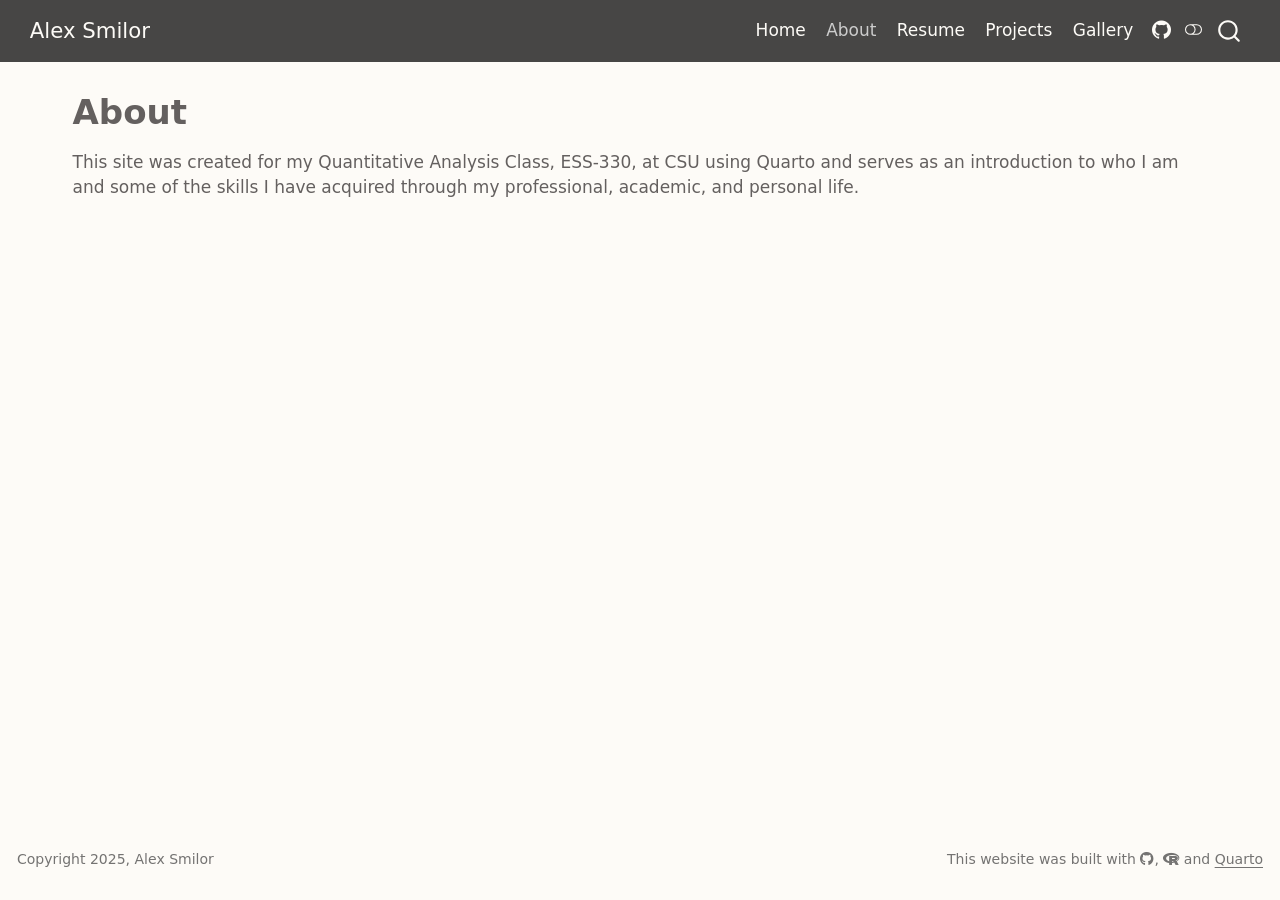
==== commit 12d87a22: "github link fix" ====
--- a/docs/about.html
+++ b/docs/about.html
@@ -111,6 +111,11 @@
   <li class="nav-item">
     <a class="nav-link" href="./Gallery.html"> 
 <span class="menu-text">Gallery</span></a>
+  </li>  
+  <li class="nav-item compact">
+    <a class="nav-link" href="https://github.com/alexws23/alexws23.github.io" target="_blank"> <i class="bi bi-github" role="img">
+</i> 
+<span class="menu-text"></span></a>
   </li>  
 </ul>
           </div> <!-- /navcollapse -->
@@ -728,7 +733,7 @@
       &nbsp;
     </div>
     <div class="nav-footer-right">
-<p>This website was built with <a href="https://github.com/samanthacsik/samanthacsik.github.io" target="_blank"><i class="fa-brands fa-github" title="GitHub octocat logo" aria-label="github"></i></a>, <a href="https://www.r-project.org/about.html" target="_blank"><i class="fa-brands fa-r-project" title="R Project" aria-label="r-project"></i></a> and <a href="https://quarto.org/" target="_blank">Quarto</a></p>
+<p>This website was built with <a href="https://github.com/alexws23/alexws23.github.io" target="_blank"><i class="fa-brands fa-github" title="GitHub octocat logo" aria-label="github"></i></a>, <a href="https://www.r-project.org/about.html" target="_blank"><i class="fa-brands fa-r-project" title="R Project" aria-label="r-project"></i></a> and <a href="https://quarto.org/" target="_blank">Quarto</a></p>
 </div>
   </div>
 </footer>
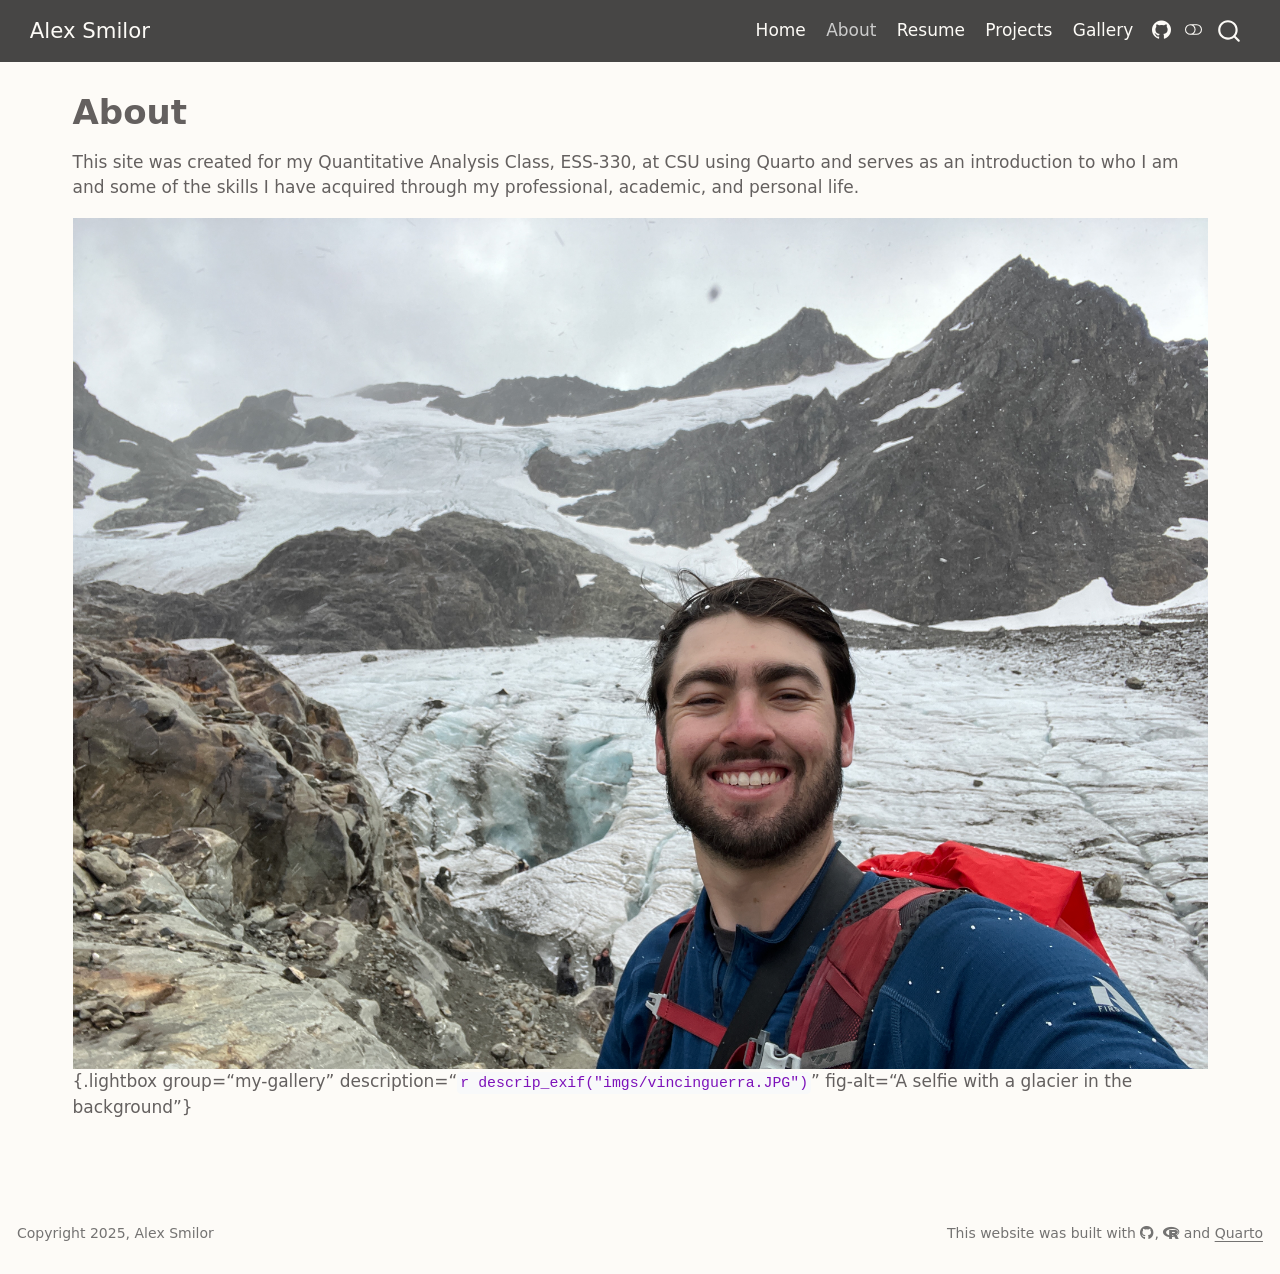
==== commit 8ac045f0: "about page photo" ====
--- a/docs/about.html
+++ b/docs/about.html
@@ -155,6 +155,7 @@
 
 
 <p>This site was created for my Quantitative Analysis Class, ESS-330, at CSU using Quarto and serves as an introduction to who I am and some of the skills I have acquired through my professional, academic, and personal life.</p>
+<p><img src="imgs/vincinguerra.JPG" class="img-fluid" alt="Hiking Vinciguerra Glacier near Ushuaia, Argentina">{.lightbox group=“my-gallery” description=“<code>r descrip_exif("imgs/vincinguerra.JPG")</code>” fig-alt=“A selfie with a glacier in the background”}</p>
 
 
 
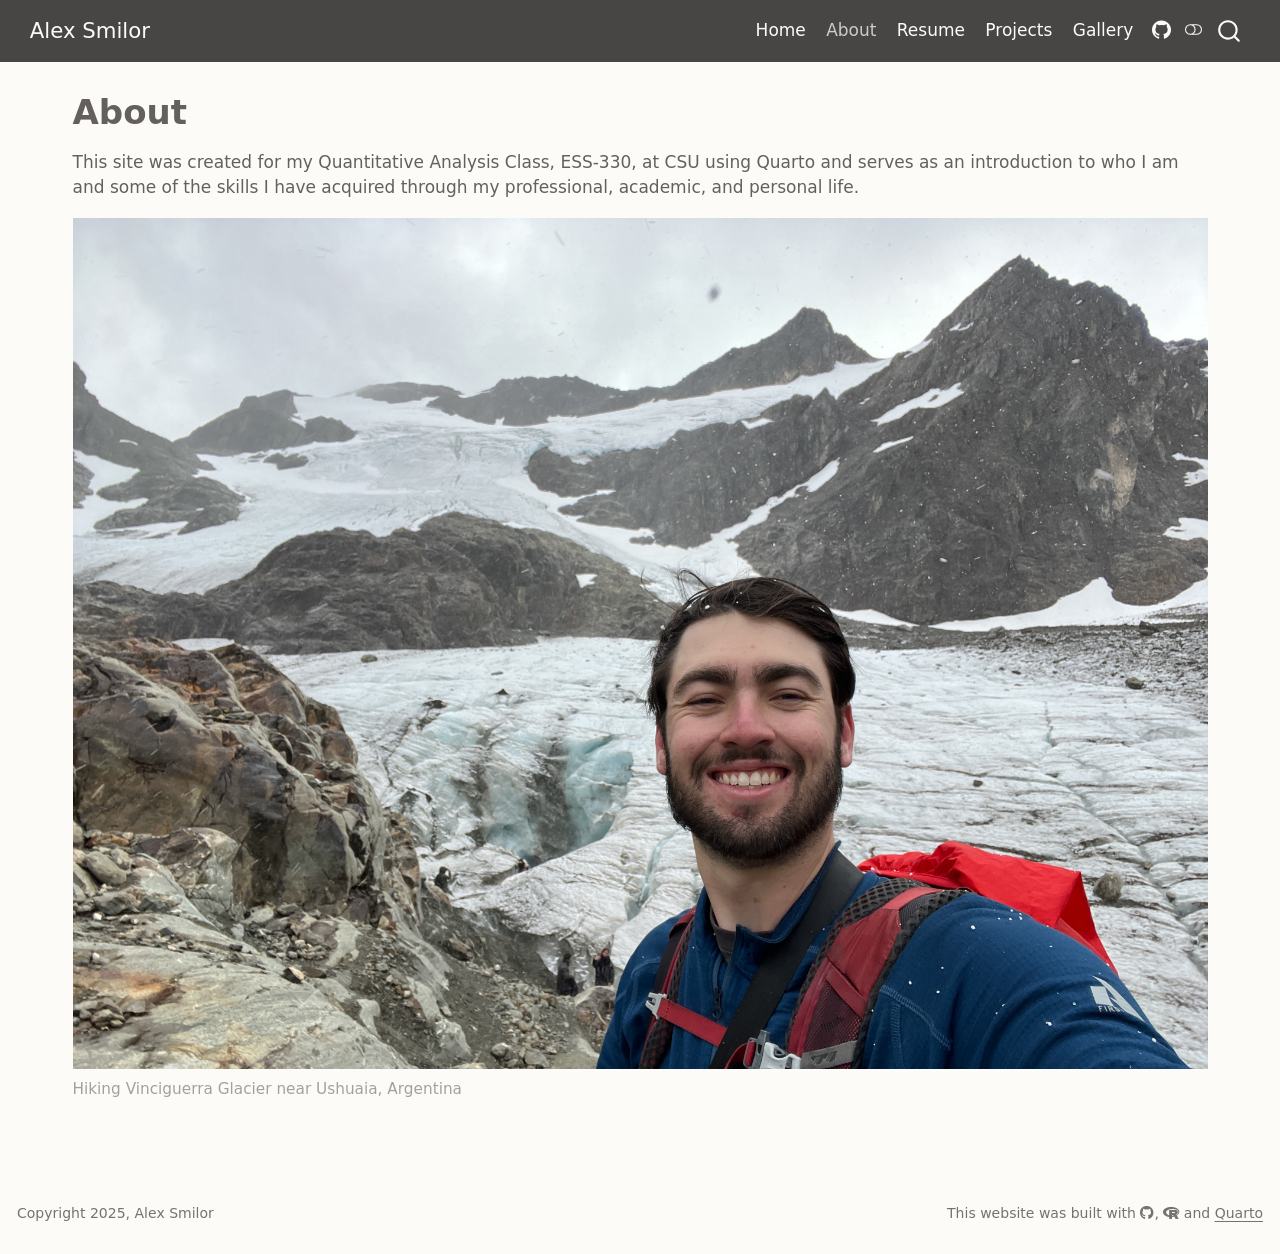
==== commit 5ccc5012: "about page image description fix" ====
--- a/docs/about.html
+++ b/docs/about.html
@@ -44,6 +44,9 @@
 <link href="site_libs/bootstrap/bootstrap-dark.min.css" rel="prefetch" class="quarto-color-scheme quarto-color-alternate" id="quarto-bootstrap" data-mode="dark">
 <link href="site_libs/quarto-contrib/fontawesome6-1.2.0/all.min.css" rel="stylesheet">
 <link href="site_libs/quarto-contrib/fontawesome6-1.2.0/latex-fontsize.css" rel="stylesheet">
+<script src="site_libs/quarto-contrib/glightbox/glightbox.min.js"></script>
+<link href="site_libs/quarto-contrib/glightbox/glightbox.min.css" rel="stylesheet">
+<link href="site_libs/quarto-contrib/glightbox/lightbox.css" rel="stylesheet">
 <script id="quarto-search-options" type="application/json">{
   "location": "navbar",
   "copy-button": false,
@@ -155,7 +158,12 @@
 
 
 <p>This site was created for my Quantitative Analysis Class, ESS-330, at CSU using Quarto and serves as an introduction to who I am and some of the skills I have acquired through my professional, academic, and personal life.</p>
-<p><img src="imgs/vincinguerra.JPG" class="img-fluid" alt="Hiking Vinciguerra Glacier near Ushuaia, Argentina">{.lightbox group=“my-gallery” description=“<code>r descrip_exif("imgs/vincinguerra.JPG")</code>” fig-alt=“A selfie with a glacier in the background”}</p>
+<div class="quarto-figure quarto-figure-center">
+<figure class="figure">
+<p><a href="imgs/vincinguerra.JPG" class="lightbox" data-gallery="my-gallery" title="Hiking Vinciguerra Glacier near Ushuaia, Argentina"><img src="imgs/vincinguerra.JPG" class="img-fluid figure-img" alt="A selfie with a glacier in the background"></a></p>
+<figcaption>Hiking Vinciguerra Glacier near Ushuaia, Argentina</figcaption>
+</figure>
+</div>
 
 
 
@@ -738,6 +746,38 @@
 </div>
   </div>
 </footer>
+<script>var lightboxQuarto = GLightbox({"loop":false,"descPosition":"bottom","openEffect":"zoom","closeEffect":"zoom","selector":".lightbox"});
+(function() {
+  let previousOnload = window.onload;
+  window.onload = () => {
+    if (previousOnload) {
+      previousOnload();
+    }
+    lightboxQuarto.on('slide_before_load', (data) => {
+      const { slideIndex, slideNode, slideConfig, player, trigger } = data;
+      const href = trigger.getAttribute('href');
+      if (href !== null) {
+        const imgEl = window.document.querySelector(`a[href="${href}"] img`);
+        if (imgEl !== null) {
+          const srcAttr = imgEl.getAttribute("src");
+          if (srcAttr && srcAttr.startsWith("data:")) {
+            slideConfig.href = srcAttr;
+          }
+        }
+      } 
+    });
+  
+    lightboxQuarto.on('slide_after_load', (data) => {
+      const { slideIndex, slideNode, slideConfig, player, trigger } = data;
+      if (window.Quarto?.typesetMath) {
+        window.Quarto.typesetMath(slideNode);
+      }
+    });
+  
+  };
+  
+})();
+          </script>
 
 
 
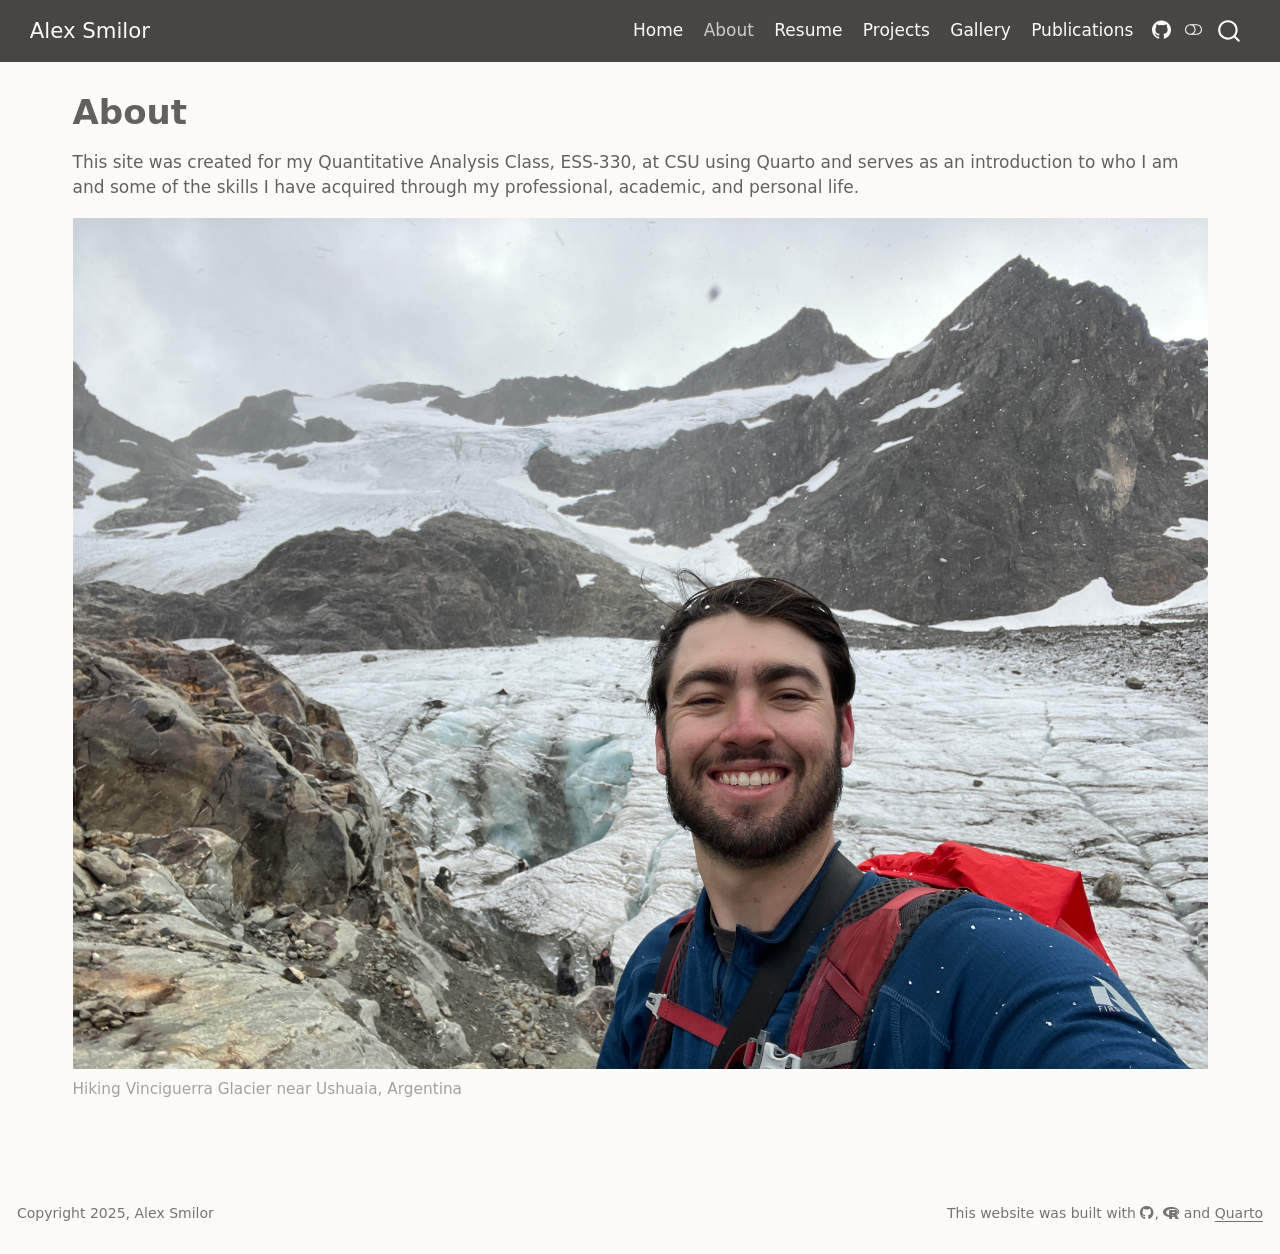
==== commit 4ee2285a: "Minor overhaul" ====
--- a/docs/about.html
+++ b/docs/about.html
@@ -115,6 +115,10 @@
     <a class="nav-link" href="./Gallery.html"> 
 <span class="menu-text">Gallery</span></a>
   </li>  
+  <li class="nav-item">
+    <a class="nav-link" href="./Publications.html"> 
+<span class="menu-text">Publications</span></a>
+  </li>  
   <li class="nav-item compact">
     <a class="nav-link" href="https://github.com/alexws23/alexws23.github.io" target="_blank"> <i class="bi bi-github" role="img">
 </i> 
@@ -746,7 +750,7 @@
 </div>
   </div>
 </footer>
-<script>var lightboxQuarto = GLightbox({"loop":false,"descPosition":"bottom","openEffect":"zoom","closeEffect":"zoom","selector":".lightbox"});
+<script>var lightboxQuarto = GLightbox({"openEffect":"zoom","selector":".lightbox","closeEffect":"zoom","descPosition":"bottom","loop":false});
 (function() {
   let previousOnload = window.onload;
   window.onload = () => {
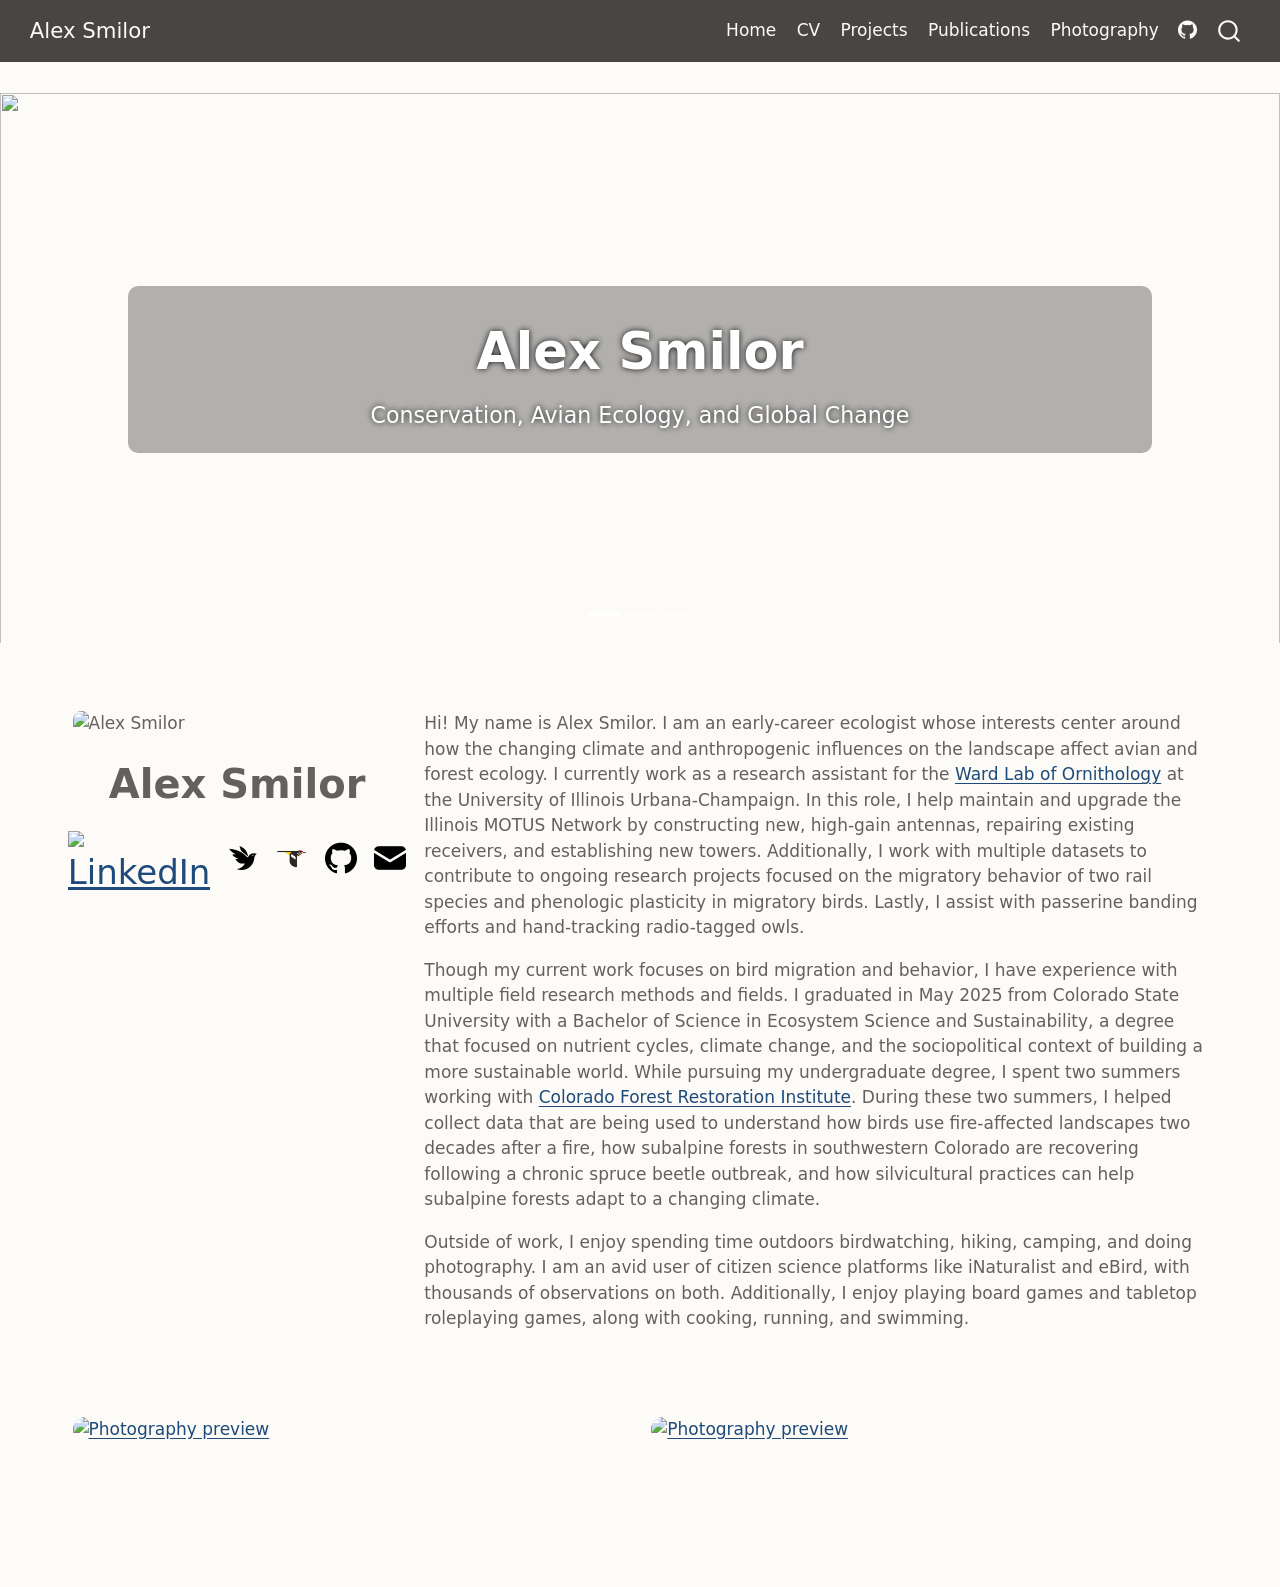
==== commit 4e5cfaaa: "major overhaul of landing page and website design. Still a WIP, especially with the photography gall" ====
--- a/docs/about.html
+++ b/docs/about.html
@@ -7,7 +7,7 @@
 <meta name="viewport" content="width=device-width, initial-scale=1.0, user-scalable=yes">
 
 
-<title>About – Alex Smilor</title>
+<title>about – Alex Smilor</title>
 <style>
 code{white-space: pre-wrap;}
 span.smallcaps{font-variant: small-caps;}
@@ -36,17 +36,10 @@
 <script src="site_libs/quarto-html/tippy.umd.min.js"></script>
 <script src="site_libs/quarto-html/anchor.min.js"></script>
 <link href="site_libs/quarto-html/tippy.css" rel="stylesheet">
-<link href="site_libs/quarto-html/quarto-syntax-highlighting.css" rel="stylesheet" class="quarto-color-scheme" id="quarto-text-highlighting-styles">
-<link href="site_libs/quarto-html/quarto-syntax-highlighting-dark.css" rel="prefetch" class="quarto-color-scheme quarto-color-alternate" id="quarto-text-highlighting-styles">
+<link href="site_libs/quarto-html/quarto-syntax-highlighting.css" rel="stylesheet" id="quarto-text-highlighting-styles">
 <script src="site_libs/bootstrap/bootstrap.min.js"></script>
 <link href="site_libs/bootstrap/bootstrap-icons.css" rel="stylesheet">
-<link href="site_libs/bootstrap/bootstrap.min.css" rel="stylesheet" class="quarto-color-scheme" id="quarto-bootstrap" data-mode="light">
-<link href="site_libs/bootstrap/bootstrap-dark.min.css" rel="prefetch" class="quarto-color-scheme quarto-color-alternate" id="quarto-bootstrap" data-mode="dark">
-<link href="site_libs/quarto-contrib/fontawesome6-1.2.0/all.min.css" rel="stylesheet">
-<link href="site_libs/quarto-contrib/fontawesome6-1.2.0/latex-fontsize.css" rel="stylesheet">
-<script src="site_libs/quarto-contrib/glightbox/glightbox.min.js"></script>
-<link href="site_libs/quarto-contrib/glightbox/glightbox.min.css" rel="stylesheet">
-<link href="site_libs/quarto-contrib/glightbox/lightbox.css" rel="stylesheet">
+<link href="site_libs/bootstrap/bootstrap.min.css" rel="stylesheet" id="quarto-bootstrap" data-mode="light">
 <script id="quarto-search-options" type="application/json">{
   "location": "navbar",
   "copy-button": false,
@@ -76,6 +69,7 @@
 }</script>
 
 
+<link rel="stylesheet" href="styles.css">
 </head>
 
 <body class="nav-fixed">
@@ -100,24 +94,20 @@
 <span class="menu-text">Home</span></a>
   </li>  
   <li class="nav-item">
-    <a class="nav-link active" href="./about.html" aria-current="page"> 
-<span class="menu-text">About</span></a>
-  </li>  
-  <li class="nav-item">
     <a class="nav-link" href="./CV.html"> 
-<span class="menu-text">Resume</span></a>
+<span class="menu-text">CV</span></a>
   </li>  
   <li class="nav-item">
     <a class="nav-link" href="./Projects.html"> 
 <span class="menu-text">Projects</span></a>
   </li>  
   <li class="nav-item">
-    <a class="nav-link" href="./Gallery.html"> 
-<span class="menu-text">Gallery</span></a>
+    <a class="nav-link" href="./Publications.html"> 
+<span class="menu-text">Publications</span></a>
   </li>  
   <li class="nav-item">
-    <a class="nav-link" href="./Publications.html"> 
-<span class="menu-text">Publications</span></a>
+    <a class="nav-link" href="./Gallery.html"> 
+<span class="menu-text">Photography</span></a>
   </li>  
   <li class="nav-item compact">
     <a class="nav-link" href="https://github.com/alexws23/alexws23.github.io" target="_blank"> <i class="bi bi-github" role="img">
@@ -127,7 +117,6 @@
 </ul>
           </div> <!-- /navcollapse -->
             <div class="quarto-navbar-tools">
-  <a href="" class="quarto-color-scheme-toggle quarto-navigation-tool  px-1" onclick="window.quartoToggleColorScheme(); return false;" title="Toggle dark mode"><i class="bi"></i></a>
 </div>
       </div> <!-- /container-fluid -->
     </nav>
@@ -136,37 +125,167 @@
 <div id="quarto-content" class="quarto-container page-columns page-rows-contents page-layout-full page-navbar">
 <!-- sidebar -->
 <!-- margin-sidebar -->
-    <div id="quarto-margin-sidebar" class="sidebar margin-sidebar zindex-bottom">
-        
-    </div>
+    
 <!-- main -->
 <main class="content column-page" id="quarto-document-content">
 
-<header id="title-block-header" class="quarto-title-block default">
-<div class="quarto-title">
-<h1 class="title">About</h1>
-</div>
-
-
-
-<div class="quarto-title-meta column-page">
-
+
+
+
+<style>
+  /* Full-width layout */
+  #myCarousel {
+    width: 100vw;
+    margin-left: calc(50% - 50vw);
+    max-height: 550px;
+    overflow: hidden;
+    position: relative;
+  }
+
+  /* Images */
+  .carousel-item img {
+    width: 100%;
+    height: auto;
+    object-fit: cover;
+  }
+
+  /* Fixed caption overlay (same for all slides) */
+  .carousel-caption-fixed {
+    position: absolute;
+    top: 35%;
+    left: 50%;
+    transform: translateX(-50%);
+    width: 80%;
+    max-width: 90%;
+    padding-top: 0.1rem;
+    padding-bottom: 0.2rem;
+    background: rgba(0, 0, 0, 0.30);
+    border-radius: 10px;
+    text-align: center;
+    color: white;
+    text-shadow: 0px 0px 6px rgba(0,0,0,0.9);
+    z-index: 15;
+  }
+</style>
+
+<div id="myCarousel" class="carousel slide hero-carousel" data-bs-ride="carousel" data-bs-interval="5000">
+
+  <!-- FIXED CAPTION (does NOT rotate) -->
+
+  <div class="carousel-caption-fixed">
+    <h1 style="font-size: 3rem;">Alex Smilor</h1>
+    <p style="font-size: 1.3rem;">Conservation, Avian Ecology, and Global Change</p>
+  </div>
+
+  <!-- Indicators -->
+
+  <div class="carousel-indicators">
+    <button type="button" data-bs-target="#myCarousel" data-bs-slide-to="0" class="active"></button>
+    <button type="button" data-bs-target="#myCarousel" data-bs-slide-to="1"></button>
+    <button type="button" data-bs-target="#myCarousel" data-bs-slide-to="2"></button>
+  </div>
+
+  <!-- Slides -->
+
+  <div class="carousel-inner">
+    <div class="carousel-item active">
+      <img src="imgs/AWS-2023.jpg" alt="">
+    </div>
+
+
+<div class="carousel-item">
+  <img src="imgs/AWS-0244-Enhanced-NR.jpg" alt="">
+</div>
+
+<div class="carousel-item">
+  <img src="imgs/AWS-9894.jpg" alt="">
+</div>
+
+
+  </div>
+
+  <!-- Controls -->
+
+  <button class="carousel-control-prev" type="button" data-bs-target="#myCarousel" data-bs-slide="prev">
+    <span class="carousel-control-prev-icon"></span>
+  </button>
+
+  <button class="carousel-control-next" type="button" data-bs-target="#myCarousel" data-bs-slide="next">
+    <span class="carousel-control-next-icon"></span>
+  </button>
+
+</div>
+
+<div class="home-section">
+<div class="columns">
+<div class="column" style="width:29%;">
+<!-- Responsive two-column layout -->
+
+  <!-- Left column: photo + name + social icons -->
+
+    <img src="imgs/AWS-7548.jpg" style="width: 100%; border-radius: 0.5rem; margin-bottom: 1rem;" alt="Alex Smilor">
+  <div style="margin-top: 0rem; font-size: 2rem; display: flex; justify-content: center; gap: 1rem;">
+      <p text-align:="" center;="" style="font-size: 40px;"> <b>Alex Smilor</b></p>
+  </div>
+
+
+<!-- Social Icons -->
+<div style="margin-top: 0rem; font-size: 2rem; display: flex; justify-content: center; gap: 1rem;">
+  <a href="https://www.linkedin.com/in/alexsmilor" target="_blank">
+    <img src="https://static.licdn.com/scds/common/u/images/logos/favicons/v1/favicon.ico" alt="LinkedIn" style="width: 32px; height: 32px;">
+  </a>
+    <a href="https://www.inaturalist.org/people/6646139" target="_blank">
+    <img src="imgs/inat.png" alt="iNaturalist" style="width: 32px; height: 32px;">
+  </a>
+   <a href="https://ebird.org/profile/MTgwNTI1Mg/world" target="_blank">
+    <img src="imgs/ebird.png" alt="eBird" style="width: 32px; height: 32px;">
+  </a>
+    <a href="https://github.com/alexws23" target="_blank">
+    <img src="imgs/github.png" alt="GitHub" style="width: 32px; height: 32px;">
+  </a>
+  <a href="mailto::alexws23@verizon.net" target="_blank">
+    <img src="imgs/mail.png" alt="Email" style="width: 32px; height: 32px;">
+  </a>
     
-  
-    
+</div>
+
+</div><div class="column" style="width:2%;">
+
+</div><div class="column" style="width:69%;">
+<div class="section-text">
+<p>Hi! My name is Alex Smilor. I am an early-career ecologist whose interests center around how the changing climate and anthropogenic influences on the landscape affect avian and forest ecology. I currently work as a research assistant for the <a href="https://ward.nres.illinois.edu/" title="Ward Lab of Ornithology">Ward Lab of Ornithology</a> at the University of Illinois Urbana-Champaign. In this role, I help maintain and upgrade the Illinois MOTUS Network by constructing new, high-gain antennas, repairing existing receivers, and establishing new towers. Additionally, I work with multiple datasets to contribute to ongoing research projects focused on the migratory behavior of two rail species and phenologic plasticity in migratory birds. Lastly, I assist with passerine banding efforts and hand-tracking radio-tagged owls.</p>
+<p>Though my current work focuses on bird migration and behavior, I have experience with multiple field research methods and fields. I graduated in May 2025 from Colorado State University with a Bachelor of Science in Ecosystem Science and Sustainability, a degree that focused on nutrient cycles, climate change, and the sociopolitical context of building a more sustainable world. While pursuing my undergraduate degree, I spent two summers working with <a href="https://cfri.colostate.edu/" title="Colorado Forest Restoration Institute">Colorado Forest Restoration Institute</a>. During these two summers, I helped collect data that are being used to understand how birds use fire-affected landscapes two decades after a fire, how subalpine forests in southwestern Colorado are recovering following a chronic spruce beetle outbreak, and how silvicultural practices can help subalpine forests adapt to a changing climate.</p>
+<p>Outside of work, I enjoy spending time outdoors birdwatching, hiking, camping, and doing photography. I am an avid user of citizen science platforms like iNaturalist and eBird, with thousands of observations on both. Additionally, I enjoy playing board games and tabletop roleplaying games, along with cooking, running, and swimming.</p>
+</div>
+</div>
+</div>
+</div>
+<div class="home-section">
+<div class="columns">
+<div class="column" style="width:49%;">
+<a href="./CV.html">
+  <div class="image-wrapper">
+    <img src="imgs/AWS-2026.jpg" alt="Photography preview">
+    <div class="image-overlay">
+      <p><b>Professional Experience</b></p>
+      <p>Ornithology • Forestry • Field Work</p>
+    </div>
   </div>
-  
-
-
-</header>
-
-
-<p>This site was created for my Quantitative Analysis Class, ESS-330, at CSU using Quarto and serves as an introduction to who I am and some of the skills I have acquired through my professional, academic, and personal life.</p>
-<div class="quarto-figure quarto-figure-center">
-<figure class="figure">
-<p><a href="imgs/vincinguerra.JPG" class="lightbox" data-gallery="my-gallery" title="Hiking Vinciguerra Glacier near Ushuaia, Argentina"><img src="imgs/vincinguerra.JPG" class="img-fluid figure-img" alt="A selfie with a glacier in the background"></a></p>
-<figcaption>Hiking Vinciguerra Glacier near Ushuaia, Argentina</figcaption>
-</figure>
+</a>
+</div><div class="column" style="width:2%;">
+
+</div><div class="column" style="width:49%;">
+<a href="./Gallery.html">
+  <div class="image-wrapper">
+    <img src="imgs/AWS-4103-Enhanced-NR.jpg" alt="Photography preview">
+    <div class="image-overlay">
+      <p><b>Explore My Photography</b></p>
+      <p>Wildlife • Landscapes • Field Work</p>
+    </div>
+  </div>
+</a>
+</div>
+</div>
 </div>
 
 
@@ -192,150 +311,6 @@
     }
   }
   toggleBodyColorPrimary();  
-  const disableStylesheet = (stylesheets) => {
-    for (let i=0; i < stylesheets.length; i++) {
-      const stylesheet = stylesheets[i];
-      stylesheet.rel = 'prefetch';
-    }
-  }
-  const enableStylesheet = (stylesheets) => {
-    for (let i=0; i < stylesheets.length; i++) {
-      const stylesheet = stylesheets[i];
-      stylesheet.rel = 'stylesheet';
-    }
-  }
-  const manageTransitions = (selector, allowTransitions) => {
-    const els = window.document.querySelectorAll(selector);
-    for (let i=0; i < els.length; i++) {
-      const el = els[i];
-      if (allowTransitions) {
-        el.classList.remove('notransition');
-      } else {
-        el.classList.add('notransition');
-      }
-    }
-  }
-  const toggleGiscusIfUsed = (isAlternate, darkModeDefault) => {
-    const baseTheme = document.querySelector('#giscus-base-theme')?.value ?? 'light';
-    const alternateTheme = document.querySelector('#giscus-alt-theme')?.value ?? 'dark';
-    let newTheme = '';
-    if(darkModeDefault) {
-      newTheme = isAlternate ? baseTheme : alternateTheme;
-    } else {
-      newTheme = isAlternate ? alternateTheme : baseTheme;
-    }
-    const changeGiscusTheme = () => {
-      // From: https://github.com/giscus/giscus/issues/336
-      const sendMessage = (message) => {
-        const iframe = document.querySelector('iframe.giscus-frame');
-        if (!iframe) return;
-        iframe.contentWindow.postMessage({ giscus: message }, 'https://giscus.app');
-      }
-      sendMessage({
-        setConfig: {
-          theme: newTheme
-        }
-      });
-    }
-    const isGiscussLoaded = window.document.querySelector('iframe.giscus-frame') !== null;
-    if (isGiscussLoaded) {
-      changeGiscusTheme();
-    }
-  }
-  const toggleColorMode = (alternate) => {
-    // Switch the stylesheets
-    const alternateStylesheets = window.document.querySelectorAll('link.quarto-color-scheme.quarto-color-alternate');
-    manageTransitions('#quarto-margin-sidebar .nav-link', false);
-    if (alternate) {
-      enableStylesheet(alternateStylesheets);
-      for (const sheetNode of alternateStylesheets) {
-        if (sheetNode.id === "quarto-bootstrap") {
-          toggleBodyColorMode(sheetNode);
-        }
-      }
-    } else {
-      disableStylesheet(alternateStylesheets);
-      toggleBodyColorPrimary();
-    }
-    manageTransitions('#quarto-margin-sidebar .nav-link', true);
-    // Switch the toggles
-    const toggles = window.document.querySelectorAll('.quarto-color-scheme-toggle');
-    for (let i=0; i < toggles.length; i++) {
-      const toggle = toggles[i];
-      if (toggle) {
-        if (alternate) {
-          toggle.classList.add("alternate");     
-        } else {
-          toggle.classList.remove("alternate");
-        }
-      }
-    }
-    // Hack to workaround the fact that safari doesn't
-    // properly recolor the scrollbar when toggling (#1455)
-    if (navigator.userAgent.indexOf('Safari') > 0 && navigator.userAgent.indexOf('Chrome') == -1) {
-      manageTransitions("body", false);
-      window.scrollTo(0, 1);
-      setTimeout(() => {
-        window.scrollTo(0, 0);
-        manageTransitions("body", true);
-      }, 40);  
-    }
-  }
-  const isFileUrl = () => { 
-    return window.location.protocol === 'file:';
-  }
-  const hasAlternateSentinel = () => {  
-    let styleSentinel = getColorSchemeSentinel();
-    if (styleSentinel !== null) {
-      return styleSentinel === "alternate";
-    } else {
-      return false;
-    }
-  }
-  const setStyleSentinel = (alternate) => {
-    const value = alternate ? "alternate" : "default";
-    if (!isFileUrl()) {
-      window.localStorage.setItem("quarto-color-scheme", value);
-    } else {
-      localAlternateSentinel = value;
-    }
-  }
-  const getColorSchemeSentinel = () => {
-    if (!isFileUrl()) {
-      const storageValue = window.localStorage.getItem("quarto-color-scheme");
-      return storageValue != null ? storageValue : localAlternateSentinel;
-    } else {
-      return localAlternateSentinel;
-    }
-  }
-  const darkModeDefault = false;
-  let localAlternateSentinel = darkModeDefault ? 'alternate' : 'default';
-  // Dark / light mode switch
-  window.quartoToggleColorScheme = () => {
-    // Read the current dark / light value 
-    let toAlternate = !hasAlternateSentinel();
-    toggleColorMode(toAlternate);
-    setStyleSentinel(toAlternate);
-    toggleGiscusIfUsed(toAlternate, darkModeDefault);
-  };
-  // Ensure there is a toggle, if there isn't float one in the top right
-  if (window.document.querySelector('.quarto-color-scheme-toggle') === null) {
-    const a = window.document.createElement('a');
-    a.classList.add('top-right');
-    a.classList.add('quarto-color-scheme-toggle');
-    a.href = "";
-    a.onclick = function() { try { window.quartoToggleColorScheme(); } catch {} return false; };
-    const i = window.document.createElement("i");
-    i.classList.add('bi');
-    a.appendChild(i);
-    window.document.body.appendChild(a);
-  }
-  // Switch to dark mode if need be
-  if (hasAlternateSentinel()) {
-    toggleColorMode(true);
-  } else {
-    toggleColorMode(false);
-  }
   const icon = "";
   const anchorJS = new window.AnchorJS();
   anchorJS.options = {
@@ -737,51 +712,6 @@
 });
 </script>
 </div> <!-- /content -->
-<footer class="footer">
-  <div class="nav-footer">
-    <div class="nav-footer-left">
-<p>Copyright 2025, Alex Smilor</p>
-</div>   
-    <div class="nav-footer-center">
-      &nbsp;
-    </div>
-    <div class="nav-footer-right">
-<p>This website was built with <a href="https://github.com/alexws23/alexws23.github.io" target="_blank"><i class="fa-brands fa-github" title="GitHub octocat logo" aria-label="github"></i></a>, <a href="https://www.r-project.org/about.html" target="_blank"><i class="fa-brands fa-r-project" title="R Project" aria-label="r-project"></i></a> and <a href="https://quarto.org/" target="_blank">Quarto</a></p>
-</div>
-  </div>
-</footer>
-<script>var lightboxQuarto = GLightbox({"openEffect":"zoom","selector":".lightbox","closeEffect":"zoom","descPosition":"bottom","loop":false});
-(function() {
-  let previousOnload = window.onload;
-  window.onload = () => {
-    if (previousOnload) {
-      previousOnload();
-    }
-    lightboxQuarto.on('slide_before_load', (data) => {
-      const { slideIndex, slideNode, slideConfig, player, trigger } = data;
-      const href = trigger.getAttribute('href');
-      if (href !== null) {
-        const imgEl = window.document.querySelector(`a[href="${href}"] img`);
-        if (imgEl !== null) {
-          const srcAttr = imgEl.getAttribute("src");
-          if (srcAttr && srcAttr.startsWith("data:")) {
-            slideConfig.href = srcAttr;
-          }
-        }
-      } 
-    });
-  
-    lightboxQuarto.on('slide_after_load', (data) => {
-      const { slideIndex, slideNode, slideConfig, player, trigger } = data;
-      if (window.Quarto?.typesetMath) {
-        window.Quarto.typesetMath(slideNode);
-      }
-    });
-  
-  };
-  
-})();
-          </script>
 
 
 
--- a/docs/styles.css
+++ b/docs/styles.css
@@ -0,0 +1,87 @@
+/* css styles */
+.home-section {
+  margin: 4rem 0;
+}
+
+.columns {
+  gap: 2rem;   /* adjust size here */
+}
+
+/* Image container */
+.image-wrapper {
+  position: relative;
+  overflow: hidden;
+  border-radius: 12px;
+}
+
+/* Image styling */
+.image-wrapper img {
+  width: 100%;
+  display: block;
+  transition: transform 0.3s ease, filter 0.3s ease;
+}
+
+/* Overlay text */
+.image-overlay {
+  position: absolute;
+  inset: 0;
+  background: rgba(0, 0, 0, 0.45);
+  color: white;
+  display: flex;
+  flex-direction: column;
+  justify-content: center;
+  align-items: center;
+  text-align: center;
+  padding: 1.5rem;
+  opacity: 0;
+  transition: opacity 0.3s ease;
+}
+
+/* Hover effects */
+.image-wrapper:hover img {
+  transform: scale(1.05);
+  filter: brightness(70%);
+}
+
+.image-wrapper:hover .image-overlay {
+  opacity: 1;
+}
+
+/* Full-width hero section only */
+.hero-carousel {
+  width: 100%;
+  height: 100vh;      /* Full screen height */
+  overflow: hidden;
+  position: relative;
+}
+
+/* Make images fill full screen */
+.hero-carousel .carousel-item,
+.hero-carousel .carousel-item img {
+  height: 100vh;
+}
+
+.hero-carousel .carousel-item img {
+  width: 100%;
+  object-fit: cover;
+}
+
+/* Fixed caption styling */
+.carousel-caption-fixed {
+  position: absolute;
+  top: 40%;
+  left: 50%;
+  transform: translate(-50%, -50%);
+  width: 90%;
+  max-width: 1000px;
+  padding: 1rem;
+  background: rgba(0, 0, 0, 0.35);
+  border-radius: 12px;
+  text-align: center;
+  color: white;
+  text-shadow: 0px 0px 10px rgba(0,0,0,0.9);
+  z-index: 10;
+}
+
+figcaption {text-align: center;}
+grid-item {float: center;}
